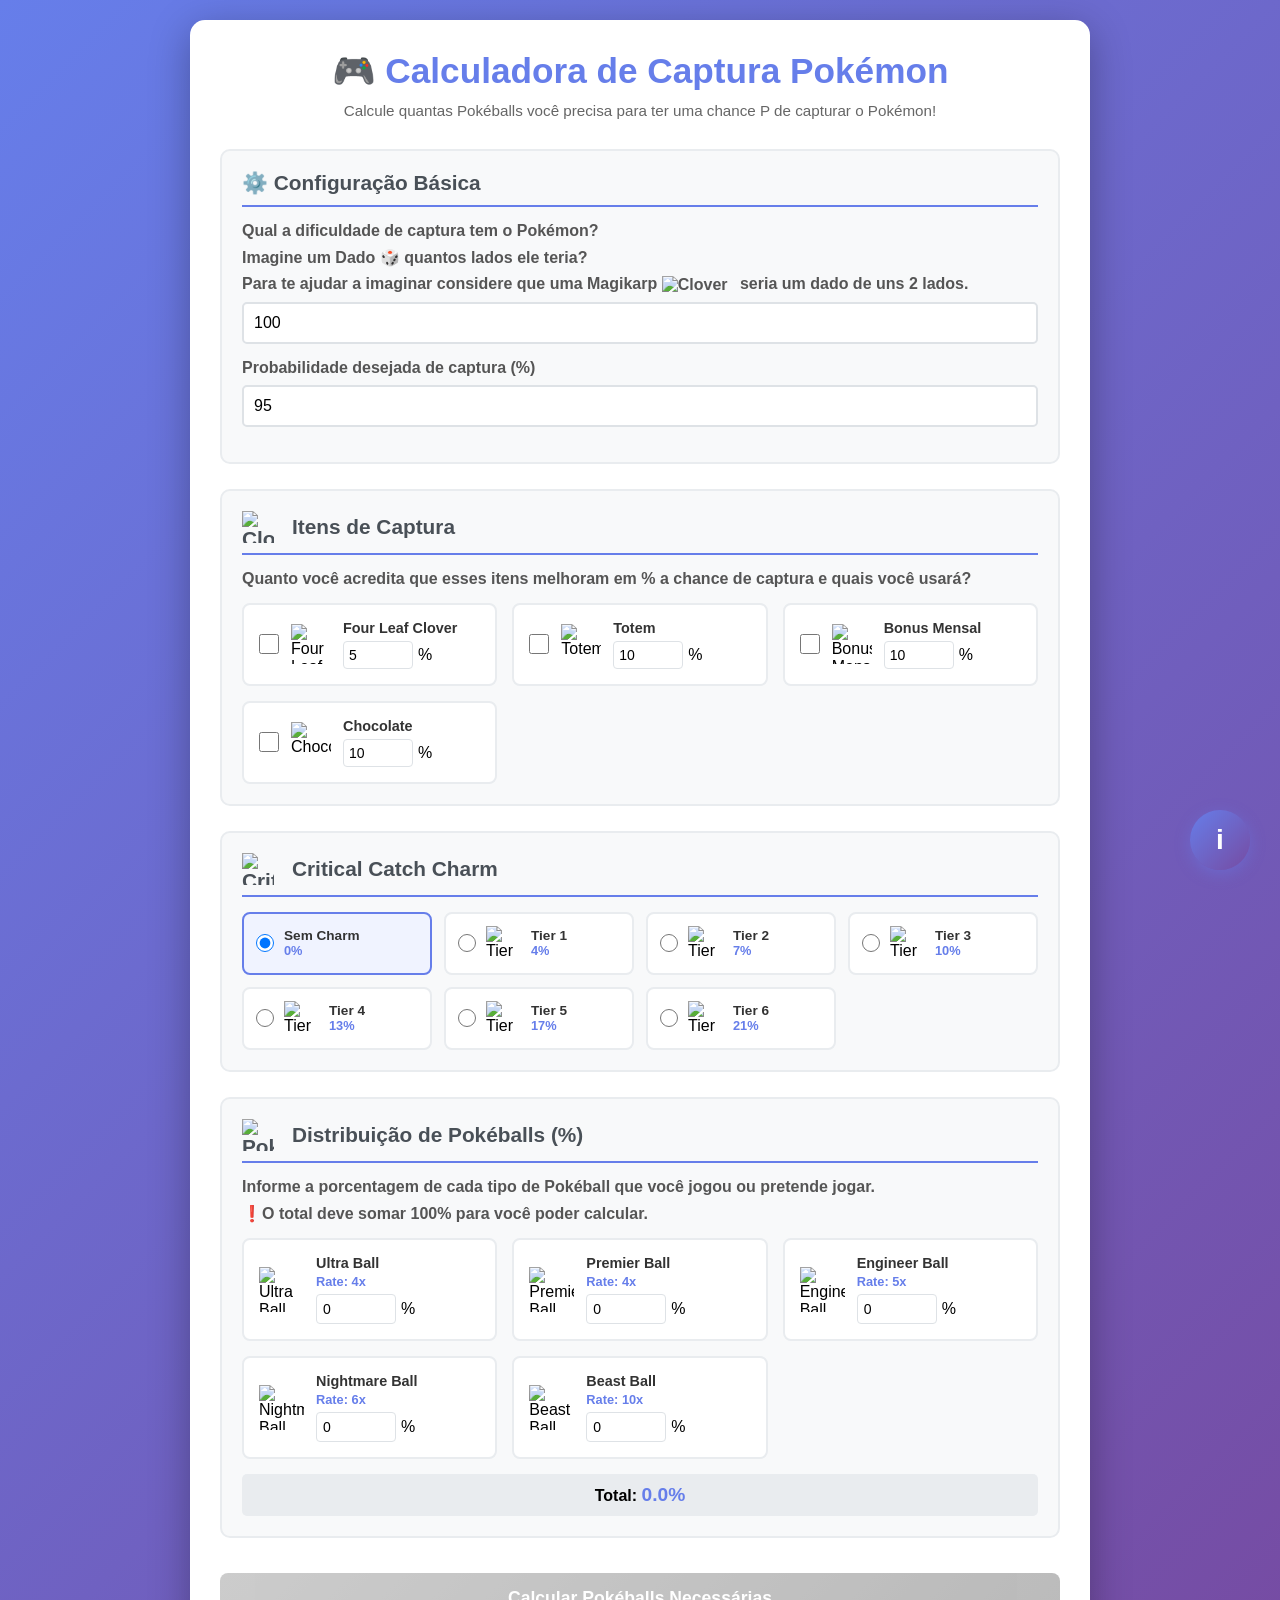
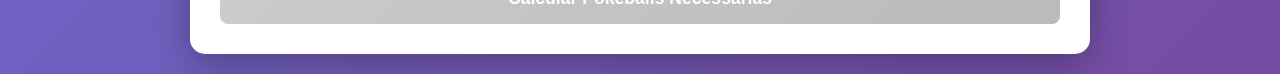
==== caculadoras/balls/index.html @ 6415a4f2 "calc" ====
<!DOCTYPE html>
<html lang="pt-br">

<head>
    <meta charset="UTF-8">
    <meta name="viewport" content="width=device-width, initial-scale=1.0">
    <title>Calculadora de Captura Pokémon</title>
    <style>
        * {
            margin: 0;
            padding: 0;
            box-sizing: border-box;
        }

        body {
            font-family: 'Segoe UI', Tahoma, Geneva, Verdana, sans-serif;
            background: linear-gradient(135deg, #667eea 0%, #764ba2 100%);
            padding: 20px;
            min-height: 100vh;
        }

        .container {
            max-width: 900px;
            margin: auto;
            background-color: #fff;
            border-radius: 15px;
            box-shadow: 0 10px 40px rgba(0, 0, 0, 0.3);
            padding: 30px;
        }

        h1 {
            color: #667eea;
            text-align: center;
            margin-bottom: 10px;
            font-size: 2.2em;
        }

        .subtitle {
            text-align: center;
            color: #666;
            margin-bottom: 30px;
            font-size: 0.95em;
        }

        .section {
            background-color: #f8f9fa;
            padding: 20px;
            border-radius: 10px;
            margin-bottom: 25px;
            border: 2px solid #e9ecef;
        }

        .section-title {
            color: #495057;
            font-size: 1.3em;
            margin-bottom: 15px;
            padding-bottom: 10px;
            border-bottom: 2px solid #667eea;
            display: flex;
            align-items: center;
            gap: 10px;
        }

        .input-group {
            margin-bottom: 15px;
        }

        .input-group label {
            display: block;
            margin-bottom: 8px;
            font-weight: 600;
            color: #555;
        }

        .input-group input[type="number"] {
            width: 100%;
            padding: 10px;
            border: 2px solid #dee2e6;
            border-radius: 5px;
            font-size: 16px;
            transition: border-color 0.3s;
        }

        .input-group input[type="number"]:focus {
            outline: none;
            border-color: #667eea;
        }

        /* Itens Section */
        .items-grid {
            display: grid;
            grid-template-columns: repeat(auto-fit, minmax(250px, 1fr));
            gap: 15px;
        }

        .item-card {
            background: white;
            padding: 15px;
            border-radius: 8px;
            border: 2px solid #e9ecef;
            display: flex;
            align-items: center;
            gap: 12px;
        }

        .item-card input[type="checkbox"] {
            width: 20px;
            height: 20px;
            cursor: pointer;
        }

        .item-image {
            width: 40px;
            height: 40px;
            object-fit: contain;
        }

        .item-info {
            flex: 1;
        }

        .item-name {
            font-weight: 600;
            color: #333;
            margin-bottom: 5px;
            font-size: 0.9em;
        }

        .item-input {
            display: flex;
            align-items: center;
            gap: 5px;
        }

        .item-input input {
            width: 70px;
            padding: 5px;
            border: 1px solid #dee2e6;
            border-radius: 4px;
            font-size: 14px;
        }

        /* Critical Catch Section */
        .critical-grid {
            display: grid;
            grid-template-columns: repeat(auto-fit, minmax(150px, 1fr));
            gap: 12px;
        }

        .critical-option {
            background: white;
            padding: 12px;
            border-radius: 8px;
            border: 2px solid #e9ecef;
            display: flex;
            align-items: center;
            gap: 10px;
            cursor: pointer;
            transition: all 0.3s;
        }

        .critical-option:hover {
            border-color: #667eea;
            transform: translateY(-2px);
        }

        .critical-option input[type="radio"] {
            width: 18px;
            height: 18px;
            cursor: pointer;
        }

        .critical-option.selected {
            border-color: #667eea;
            background-color: #f0f3ff;
        }

        .critical-image {
            width: 35px;
            height: 35px;
            object-fit: contain;
        }

        .critical-info {
            flex: 1;
        }

        .critical-name {
            font-weight: 600;
            color: #333;
            font-size: 0.85em;
        }

        .critical-chance {
            color: #667eea;
            font-size: 0.8em;
            font-weight: 600;
        }

        /* Pokéballs Section */
        .pokeballs-grid {
            display: grid;
            grid-template-columns: repeat(auto-fit, minmax(200px, 1fr));
            gap: 15px;
        }

        .pokeball-card {
            background: white;
            padding: 15px;
            border-radius: 8px;
            border: 2px solid #e9ecef;
            display: flex;
            align-items: center;
            gap: 12px;
        }

        .pokeball-image {
            width: 45px;
            height: 45px;
            object-fit: contain;
        }

        .pokeball-info {
            flex: 1;
        }

        .pokeball-name {
            font-weight: 600;
            color: #333;
            margin-bottom: 3px;
            font-size: 0.9em;
        }

        .pokeball-rate {
            color: #667eea;
            font-size: 0.8em;
            font-weight: 600;
            margin-bottom: 5px;
        }

        .pokeball-input {
            display: flex;
            align-items: center;
        }

        .pokeball-input input {
            width: 80px;
            padding: 6px;
            border: 1px solid #dee2e6;
            border-radius: 4px;
            font-size: 14px;
        }

        /* Button */
        .calculate-btn {
            background: linear-gradient(135deg, #667eea 0%, #764ba2 100%);
            color: white;
            padding: 15px 30px;
            border: none;
            border-radius: 8px;
            cursor: pointer;
            font-size: 1.1em;
            font-weight: bold;
            width: 100%;
            transition: transform 0.3s, box-shadow 0.3s, opacity 0.3s;
            margin-top: 10px;
        }

        .calculate-btn:hover:not(:disabled) {
            transform: translateY(-2px);
            box-shadow: 0 5px 20px rgba(102, 126, 234, 0.4);
        }

        .calculate-btn:disabled {
            opacity: 0.5;
            cursor: not-allowed;
            background: linear-gradient(135deg, #999 0%, #777 100%);
        }

        /* Result */
        .result {
            background: linear-gradient(135deg, #e0f7fa 0%, #e1bee7 100%);
            padding: 25px;
            border-radius: 10px;
            margin-top: 25px;
            text-align: center;
            display: none;
        }

        .result.show {
            display: block;
            animation: slideIn 0.5s ease;
        }

        @keyframes slideIn {
            from {
                opacity: 0;
                transform: translateY(-20px);
            }

            to {
                opacity: 1;
                transform: translateY(0);
            }
        }

        .result h3 {
            color: #4a148c;
            margin-bottom: 15px;
            font-size: 1.5em;
        }

        .result-value {
            font-size: 2.5em;
            font-weight: bold;
            color: #667eea;
            margin: 15px 0;
        }

        .result-details {
            color: #555;
            line-height: 1.8;
            font-size: 1.05em;
        }

        .result-details strong {
            color: #4a148c;
        }

        .error {
            background-color: #ffebee;
            color: #c62828;
            padding: 15px;
            border-radius: 8px;
            border: 2px solid #ef5350;
            margin-top: 15px;
            font-weight: 600;
        }

        /* Info Button */
        .info-button {
            position: fixed;
            bottom: 30px;
            right: 30px;
            width: 60px;
            height: 60px;
            border-radius: 50%;
            background: linear-gradient(135deg, #667eea 0%, #764ba2 100%);
            color: white;
            border: none;
            font-size: 28px;
            font-weight: bold;
            cursor: pointer;
            box-shadow: 0 4px 15px rgba(102, 126, 234, 0.4);
            transition: transform 0.3s, box-shadow 0.3s;
            z-index: 1000;
            display: flex;
            align-items: center;
            justify-content: center;
        }

        .info-button:hover {
            transform: scale(1.1);
            box-shadow: 0 6px 20px rgba(102, 126, 234, 0.6);
        }

        /* Modal */
        .modal {
            display: none;
            position: fixed;
            z-index: 2000;
            left: 0;
            top: 0;
            width: 100%;
            height: 100%;
            background-color: rgba(0, 0, 0, 0.6);
            overflow: auto;
        }

        .modal.show {
            display: flex;
            align-items: center;
            justify-content: center;
            animation: fadeIn 0.3s ease;
        }

        @keyframes fadeIn {
            from { opacity: 0; }
            to { opacity: 1; }
        }

        .modal-content {
            background-color: #fff;
            margin: 20px;
            padding: 30px;
            border-radius: 15px;
            max-width: 800px;
            max-height: 90vh;
            overflow-y: auto;
            box-shadow: 0 10px 40px rgba(0,0,0,0.3);
            animation: slideDown 0.3s ease;
        }

        @keyframes slideDown {
            from {
                transform: translateY(-50px);
                opacity: 0;
            }
            to {
                transform: translateY(0);
                opacity: 1;
            }
        }

        .modal-header {
            display: flex;
            justify-content: space-between;
            align-items: center;
            margin-bottom: 20px;
            padding-bottom: 15px;
            border-bottom: 2px solid #667eea;
        }

        .modal-header h2 {
            color: #667eea;
            margin: 0;
            font-size: 1.8em;
        }

        .close-button {
            background: none;
            border: none;
            font-size: 32px;
            color: #999;
            cursor: pointer;
            transition: color 0.3s;
            line-height: 1;
        }

        .close-button:hover {
            color: #667eea;
        }

        .modal-section {
            margin-bottom: 20px;
        }

        .modal-section h3 {
            color: #495057;
            font-size: 1.3em;
            margin-bottom: 10px;
            display: flex;
            align-items: center;
            gap: 10px;
        }

        .modal-section p, .modal-section li {
            color: #555;
            line-height: 1.8;
            margin-bottom: 10px;
        }

        .modal-section ul {
            list-style: none;
            padding-left: 0;
        }

        .modal-section li {
            padding-left: 25px;
            position: relative;
        }

        .modal-section li:before {
            content: "•";
            color: #667eea;
            font-weight: bold;
            position: absolute;
            left: 8px;
        }

        .code-block {
            background-color: #f8f9fa;
            padding: 12px;
            border-radius: 5px;
            border-left: 4px solid #667eea;
            font-family: 'Courier New', monospace;
            font-size: 0.9em;
            color: #333;
            margin: 10px 0;
            overflow-x: auto;
        }

        .highlight {
            background-color: #fff3cd;
            padding: 2px 6px;
            border-radius: 3px;
            font-weight: 600;
        }
    </style>
</head>

<body>
    <div class="container">
        <h1>🎮 Calculadora de Captura Pokémon</h1>
        <p class="subtitle">Calcule quantas Pokéballs você precisa para ter uma chance P de capturar o Pokémon!</p>

        <!-- Configuração Básica -->
        <div class="section">
            <h2 class="section-title">⚙️ Configuração Básica</h2>

            <div class="input-group">
                <label for="diceSides">Qual a dificuldade de captura tem o Pokémon?</label>
                <label for="diceSides">Imagine um Dado 🎲 quantos lados ele teria?</label>
                <label for="diceSides">Para te ajudar a imaginar considere que uma Magikarp <img
                        src="imagens/Mini_Magikarp.png" alt="Clover"
                        style="width: 32px; height: 32px; vertical-align: middle; margin-right: 8px;"> seria um dado de
                    uns 2 lados.</label>
                <input type="number" id="diceSides" value="100" min="2">
            </div>

            <div class="input-group">
                <label for="targetProbability">Probabilidade desejada de captura (%)</label>
                <input type="number" id="targetProbability" value="95" min="0.0001" max="99.9999" step="0.01">
            </div>
        </div>

        <!-- Itens -->
        <div class="section">
            <h2 class="section-title"><img src="imagens/Itens/28px-Four_Leaf_Clover.gif" alt="Clover"
                    style="width: 32px; height: 32px; vertical-align: middle; margin-right: 8px;"> Itens de Captura</h2>
            <div class="input-group">
                <label for="diceSides">Quanto você acredita que esses itens melhoram em % a chance de captura e quais
                    você usará?</label>
            </div>
            <div class="items-grid" id="itemsGrid">
                <div class="item-card">
                    <input type="checkbox" id="item-clover" class="item-checkbox">
                    <img src="imagens/Itens/28px-Four_Leaf_Clover.gif" alt="Four Leaf Clover" class="item-image">
                    <div class="item-info">
                        <div class="item-name">Four Leaf Clover</div>
                        <div class="item-input">
                            <input type="number" id="item-clover-value" value="5" min="0" max="100" step="0.1">
                            <span>%</span>
                        </div>
                    </div>
                </div>

                <div class="item-card">
                    <input type="checkbox" id="item-totem" class="item-checkbox">
                    <img src="imagens/Itens/totem.png" alt="Totem" class="item-image">
                    <div class="item-info">
                        <div class="item-name">Totem</div>
                        <div class="item-input">
                            <input type="number" id="item-totem-value" value="10" min="0" max="100" step="0.1">
                            <span>%</span>
                        </div>
                    </div>
                </div>

                <div class="item-card">
                    <input type="checkbox" id="item-bonus" class="item-checkbox">
                    <img src="imagens/Itens/Bonus_Mensal.png" alt="Bonus Mensal" class="item-image">
                    <div class="item-info">
                        <div class="item-name">Bonus Mensal</div>
                        <div class="item-input">
                            <input type="number" id="item-bonus-value" value="10" min="0" max="100" step="0.1">
                            <span>%</span>
                        </div>
                    </div>
                </div>

                <div class="item-card">
                    <input type="checkbox" id="item-chocolate" class="item-checkbox">
                    <img src="imagens/Itens/chocolate.png" alt="Chocolate" class="item-image">
                    <div class="item-info">
                        <div class="item-name">Chocolate</div>
                        <div class="item-input">
                            <input type="number" id="item-chocolate-value" value="10" min="0" max="100" step="0.1">
                            <span>%</span>
                        </div>
                    </div>
                </div>
            </div>
        </div>

        <!-- Critical Catch -->
        <div class="section">
            <h2 class="section-title"><img src="imagens/Criticos/Critical_catch_charm_Tier_6.png"
                    alt="Critcal Catch Charm"
                    style="width: 32px; height: 32px; vertical-align: middle; margin-right: 8px;"> Critical Catch
                Charm</h2>
            <div class="critical-grid" id="criticalGrid">
                <div class="critical-option" data-tier="0">
                    <input type="radio" name="critical" id="critical-none" value="0" checked>
                    <div class="critical-info">
                        <div class="critical-name">Sem Charm</div>
                        <div class="critical-chance">0%</div>
                    </div>
                </div>

                <div class="critical-option" data-tier="1">
                    <input type="radio" name="critical" id="critical-1" value="4">
                    <img src="imagens/Criticos/Critical_Catch_Charm_(Tier_1).png" alt="Tier 1" class="critical-image">
                    <div class="critical-info">
                        <div class="critical-name">Tier 1</div>
                        <div class="critical-chance">4%</div>
                    </div>
                </div>

                <div class="critical-option" data-tier="2">
                    <input type="radio" name="critical" id="critical-2" value="7">
                    <img src="imagens/Criticos/Critical_catch_charm_Tier_2.png" alt="Tier 2" class="critical-image">
                    <div class="critical-info">
                        <div class="critical-name">Tier 2</div>
                        <div class="critical-chance">7%</div>
                    </div>
                </div>

                <div class="critical-option" data-tier="3">
                    <input type="radio" name="critical" id="critical-3" value="10">
                    <img src="imagens/Criticos/Critical_catch_charm_Tier_3.png" alt="Tier 3" class="critical-image">
                    <div class="critical-info">
                        <div class="critical-name">Tier 3</div>
                        <div class="critical-chance">10%</div>
                    </div>
                </div>

                <div class="critical-option" data-tier="4">
                    <input type="radio" name="critical" id="critical-4" value="13">
                    <img src="imagens/Criticos/Critical_catch_charm_Tier_4.png" alt="Tier 4" class="critical-image">
                    <div class="critical-info">
                        <div class="critical-name">Tier 4</div>
                        <div class="critical-chance">13%</div>
                    </div>
                </div>

                <div class="critical-option" data-tier="5">
                    <input type="radio" name="critical" id="critical-5" value="17">
                    <img src="imagens/Criticos/Critical_catch_charm_Tier_5.png" alt="Tier 5" class="critical-image">
                    <div class="critical-info">
                        <div class="critical-name">Tier 5</div>
                        <div class="critical-chance">17%</div>
                    </div>
                </div>

                <div class="critical-option" data-tier="6">
                    <input type="radio" name="critical" id="critical-6" value="21">
                    <img src="imagens/Criticos/Critical_catch_charm_Tier_6.png" alt="Tier 6" class="critical-image">
                    <div class="critical-info">
                        <div class="critical-name">Tier 6</div>
                        <div class="critical-chance">21%</div>
                    </div>
                </div>
            </div>
        </div>

        <!-- Pokéballs -->
        <div class="section">
            <h2 class="section-title"><img src="imagens/Pokeballs/Poke-ball(1).png" alt="Pokéball"
                    style="width: 32px; height: 32px; vertical-align: middle; margin-right: 8px;"> Distribuição de
                Pokéballs (%)</h2>

            <div class="input-group">

                <label for="diceSides">Informe a porcentagem de cada tipo de Pokéball que você jogou ou pretende
                    jogar.</label>
                <label for="diceSides">❗O total deve somar 100% para você poder calcular.</label>

            </div>
            <div id="percentageWarning" class="error" style="display: none; margin-bottom: 15px;"></div>
            <div class="pokeballs-grid" id="pokeballsGrid">
                <div class="pokeball-card">
                    <img src="imagens/Pokeballs/Ultra-ball(1).png" alt="Ultra Ball" class="pokeball-image">
                    <div class="pokeball-info">
                        <div class="pokeball-name">Ultra Ball</div>
                        <div class="pokeball-rate">Rate: 4x</div>
                        <div class="pokeball-input">
                            <input type="number" id="ball-ultra" value="0" min="0" max="100" step="0.1" data-rate="4"
                                class="ball-percentage">
                            <span style="margin-left: 5px;">%</span>
                        </div>
                    </div>
                </div>

                <div class="pokeball-card">
                    <img src="imagens/Pokeballs/Premier-ball(1).png" alt="Premier Ball" class="pokeball-image">
                    <div class="pokeball-info">
                        <div class="pokeball-name">Premier Ball</div>
                        <div class="pokeball-rate">Rate: 4x</div>
                        <div class="pokeball-input">
                            <input type="number" id="ball-premier" value="0" min="0" max="100" step="0.1" data-rate="4"
                                class="ball-percentage">
                            <span style="margin-left: 5px;">%</span>
                        </div>
                    </div>
                </div>

                <div class="pokeball-card">
                    <img src="imagens/Pokeballs/Engineer-ball.png" alt="Engineer Ball" class="pokeball-image">
                    <div class="pokeball-info">
                        <div class="pokeball-name">Engineer Ball</div>
                        <div class="pokeball-rate">Rate: 5x</div>
                        <div class="pokeball-input">
                            <input type="number" id="ball-engineer" value="0" min="0" max="100" step="0.1" data-rate="5"
                                class="ball-percentage">
                            <span style="margin-left: 5px;">%</span>
                        </div>
                    </div>
                </div>

                <div class="pokeball-card">
                    <img src="imagens/Pokeballs/Nightmare_Ball.png" alt="Nightmare Ball" class="pokeball-image">
                    <div class="pokeball-info">
                        <div class="pokeball-name">Nightmare Ball</div>
                        <div class="pokeball-rate">Rate: 6x</div>
                        <div class="pokeball-input">
                            <input type="number" id="ball-nightmare" value="0" min="0" max="100" step="0.1"
                                data-rate="6" class="ball-percentage">
                            <span style="margin-left: 5px;">%</span>
                        </div>
                    </div>
                </div>

                <div class="pokeball-card">
                    <img src="imagens/Pokeballs/Beast_Ball.png" alt="Beast Ball" class="pokeball-image">
                    <div class="pokeball-info">
                        <div class="pokeball-name">Beast Ball</div>
                        <div class="pokeball-rate">Rate: 10x</div>
                        <div class="pokeball-input">
                            <input type="number" id="ball-beast" value="0" min="0" max="100" step="0.1" data-rate="10"
                                class="ball-percentage">
                            <span style="margin-left: 5px;">%</span>
                        </div>
                    </div>
                </div>
            </div>
            <div style="margin-top: 15px; padding: 10px; background: #e9ecef; border-radius: 5px; text-align: center;">
                <strong>Total:</strong> <span id="totalPercentage"
                    style="color: #667eea; font-size: 1.2em; font-weight: bold;">0%</span>
            </div>
        </div>

        <button class="calculate-btn" id="calculateBtn">Calcular Pokéballs Necessárias</button>

        <div id="result" class="result"></div>
    </div>

    <!-- Info Button -->
    <button class="info-button" id="infoBtn">i</button>

    <!-- Modal -->
    <div id="infoModal" class="modal">
        <div class="modal-content">
            <div class="modal-header">
                <h2>📊 Como Funciona a Calculadora</h2>
                <button class="close-button" id="closeModal">&times;</button>
            </div>

            <div class="modal-section">
                <h3>1️⃣ Chance Base com Itens</h3>
                <div class="code-block">
                    Lados Efetivos = Lados Base × (1 - Redução dos Itens / 100)
                </div>
                <p>
                    <strong>Exemplo:</strong> Dado de 100 lados com 30% de redução (Totem + Bonus + Chocolate):<br>
                    100 × (1 - 30/100) = <span class="highlight">70 lados efetivos</span><br>
                    Chance base = 1/70 = <span class="highlight">1.43%</span>
                </p>
            </div>

            <div class="modal-section">
                <h3>2️⃣ Chance com Pokéball Específica</h3>
                <div class="code-block">
                    Lados Efetivos = Lados após Itens ÷ Rate da Ball<br>
                    Chance = 1 / Lados Efetivos
                </div>
                <p>
                    <strong>Exemplo:</strong> Com 70 lados efetivos e Ultra Ball (rate 4x):<br>
                    70 ÷ 4 = 17.5 lados<br>
                    Chance = 1/17.5 = <span class="highlight">5.71%</span>
                </p>
            </div>

            <div class="modal-section">
                <h3>3️⃣ Critical Catch (Evento Probabilístico)</h3>
                <div class="code-block">
                    Chance Normal = 1 / Lados Efetivos<br>
                    Chance Crítica = 2 / Lados Efetivos (dobra a chance)<br>
                    <br>
                    Chance Média = (1 - C%) × Chance Normal + C% × Chance Crítica
                </div>
                <p>
                    <strong>Como funciona:</strong> O critical catch NÃO é um bônus permanente.
                    Em <span class="highlight">X% das jogadas</span>, você terá sorte e a chance
                    <strong>daquela jogada específica</strong> será dobrada!
                </p>
                <p>
                    <strong>Exemplo:</strong> Ultra Ball (5.71% normal) com 10% de critical:<br>
                    • Em 90% das jogadas: chance de 5.71%<br>
                    • Em 10% das jogadas: chance de 11.43% (dobrada!)<br>
                    • Média ponderada: 0.9 × 5.71% + 0.1 × 11.43% = <span class="highlight">6.28%</span>
                </p>
            </div>

            <div class="modal-section">
                <h3>4️⃣ Distribuição de Pokéballs</h3>
                <div class="code-block">
                    Chance Total = Σ (Proporção da Ball × Chance da Ball)
                </div>
                <p>
                    <strong>Exemplo:</strong> 50% Ultra Ball (6.28%) + 50% Beast Ball (15.71%):<br>
                    0.5 × 6.28% + 0.5 × 15.71% = <span class="highlight">11% de chance média por jogada</span>
                </p>
            </div>

            <div class="modal-section">
                <h3>5️⃣ Número de Jogadas Necessárias</h3>
                <div class="code-block">
                    N = log(1 - P desejado) ÷ log(1 - chance por jogada)
                </div>
                <p>
                    Esta é a fórmula da <strong>distribuição geométrica</strong>, que calcula:
                    "Quantas tentativas preciso para ter P% de chance de sucesso?"
                </p>
                <p>
                    <strong>Exemplo:</strong> Com 11% de chance por jogada, para ter 95% de certeza:<br>
                    N = log(1 - 0.95) ÷ log(1 - 0.11)<br>
                    N = log(0.05) ÷ log(0.89) = <span class="highlight">25.7 ≈ 26 pokéballs</span>
                </p>
            </div>

            <div class="modal-section">
                <h3>✅ Resumo</h3>
                <ul>
                    <li>Os <strong>itens</strong> reduzem os lados do dado (aumentam chance base)</li>
                    <li>Cada <strong>pokéball</strong> tem seu multiplicador (rate)</li>
                    <li>O <strong>critical catch</strong> é um evento aleatório que dobra a chance em X% das jogadas</li>
                    <li>A <strong>distribuição</strong> pondera diferentes tipos de balls usadas</li>
                    <li>O resultado final considera <strong>eventos repetidos</strong> para alcançar a probabilidade desejada</li>
                </ul>
            </div>
        </div>
    </div>

    <script>
        // Dados das pokéballs
        const pokeballs = [
            { id: 'ball-ultra', rate: 4 },
            { id: 'ball-premier', rate: 4 },
            { id: 'ball-engineer', rate: 5 },
            { id: 'ball-nightmare', rate: 6 },
            { id: 'ball-beast', rate: 10 }
        ];

        // Highlight da opção de critical selecionada
        document.querySelectorAll('.critical-option').forEach(option => {
            option.addEventListener('click', function () {
                document.querySelectorAll('.critical-option').forEach(o => o.classList.remove('selected'));
                this.classList.add('selected');
                this.querySelector('input[type="radio"]').checked = true;
            });
        });

        // Marca a opção "Sem Charm" como selecionada inicialmente
        document.querySelector('.critical-option[data-tier="0"]').classList.add('selected');

        // Atualizar total de porcentagem em tempo real
        function updatePercentageTotal() {
            let total = 0;
            document.querySelectorAll('.ball-percentage').forEach(input => {
                total += parseFloat(input.value) || 0;
            });

            const totalSpan = document.getElementById('totalPercentage');
            const warningDiv = document.getElementById('percentageWarning');
            const calculateBtn = document.getElementById('calculateBtn');

            totalSpan.textContent = total.toFixed(1) + '%';

            if (total > 100) {
                totalSpan.style.color = '#c62828';
                warningDiv.textContent = '⚠️ O total das porcentagens não pode exceder 100%!';
                warningDiv.style.display = 'block';
                calculateBtn.disabled = true;
            } else if (total > 0 && total < 100) {
                totalSpan.style.color = '#ff9800';
                warningDiv.textContent = '⚠️ O total das porcentagens está abaixo de 100%. Restam ' + (100 - total).toFixed(1) + '%.';
                warningDiv.style.display = 'block';
                calculateBtn.disabled = true;
            } else if (total === 100) {
                totalSpan.style.color = '#28a745';
                warningDiv.style.display = 'none';
                calculateBtn.disabled = false;
            } else {
                totalSpan.style.color = '#667eea';
                warningDiv.style.display = 'none';
                calculateBtn.disabled = true;
            }
        }

        // Adicionar listeners para atualizar o total
        document.querySelectorAll('.ball-percentage').forEach(input => {
            input.addEventListener('input', updatePercentageTotal);
        });

        // Atualizar estado inicial do botão
        updatePercentageTotal();

        // Função principal de cálculo
        function calculateCaptureChance() {
            const resultDiv = document.getElementById('result');

            try {
                // 1. Obter configuração básica
                const baseDiceSides = parseInt(document.getElementById('diceSides').value);
                const targetProbability = parseFloat(document.getElementById('targetProbability').value) / 100;

                if (baseDiceSides < 2) {
                    throw new Error('O dado deve ter pelo menos 2 lados.');
                }
                if (targetProbability <= 0 || targetProbability >= 1) {
                    throw new Error('A probabilidade deve estar entre 0.0001% e 99.9999%.');
                }

                // 2. Calcular redução dos itens
                let itemReduction = 0;

                if (document.getElementById('item-clover').checked) {
                    itemReduction += parseFloat(document.getElementById('item-clover-value').value);
                }
                if (document.getElementById('item-totem').checked) {
                    itemReduction += parseFloat(document.getElementById('item-totem-value').value);
                }
                if (document.getElementById('item-bonus').checked) {
                    itemReduction += parseFloat(document.getElementById('item-bonus-value').value);
                }
                if (document.getElementById('item-chocolate').checked) {
                    itemReduction += parseFloat(document.getElementById('item-chocolate-value').value);
                }

                // Aplicar redução dos itens ao número de lados do dado
                const diceSidesAfterItems = baseDiceSides * (1 - itemReduction / 100);

                // 3. Obter chance de critical catch
                const criticalChance = parseFloat(document.querySelector('input[name="critical"]:checked').value) / 100;

                // 4. Coletar informações das pokéballs (porcentagens)
                const ballsUsed = [];
                let totalPercentage = 0;

                pokeballs.forEach(ball => {
                    const percentage = parseFloat(document.getElementById(ball.id).value) || 0;
                    if (percentage > 0) {
                        ballsUsed.push({ rate: ball.rate, percentage: percentage });
                        totalPercentage += percentage;
                    }
                });

                // Validar total de porcentagem
                if (totalPercentage > 100) {
                    throw new Error('O total das porcentagens não pode exceder 100%!');
                }

                // 5. Calcular probabilidade de captura considerando tudo
                let totalCaptureChance = 0;

                if (totalPercentage > 0) {
                    // Calcular chance acumulada considerando as pokéballs usadas
                    ballsUsed.forEach(ball => {
                        const proportion = ball.percentage / 100; // Converte % para proporção

                        // Chance base com essa pokéball (considerando rate)
                        const effectiveDiceSides = diceSidesAfterItems / ball.rate;
                        const baseChancePerThrow = 1 / effectiveDiceSides;

                        // Chance com critical (dobra a chance = divide lados pela metade)
                        const criticalDiceSides = effectiveDiceSides / 2;
                        const criticalChancePerThrow = 1 / criticalDiceSides;

                        // Chance combinada por jogada (normal + critical)
                        const combinedChancePerThrow = (1 - criticalChance) * baseChancePerThrow +
                            criticalChance * criticalChancePerThrow;

                        totalCaptureChance += proportion * combinedChancePerThrow;
                    });

                    // Calcular N com a chance média
                    const failureChance = 1 - totalCaptureChance;
                    const n = Math.log(1 - targetProbability) / Math.log(failureChance);

                    displayResult({
                        n: n,
                        baseDiceSides: baseDiceSides,
                        diceSidesAfterItems: diceSidesAfterItems,
                        itemReduction: itemReduction,
                        criticalChance: criticalChance * 100,
                        targetProbability: targetProbability * 100,
                        totalPercentage: totalPercentage,
                        ballsUsed: ballsUsed,
                        avgChancePerThrow: totalCaptureChance * 100
                    });
                } else {
                    throw new Error('Você precisa especificar pelo menos uma Pokéball com porcentagem > 0%!');
                }

            } catch (error) {
                resultDiv.innerHTML = `<div class="error">❌ ${error.message}</div>`;
                resultDiv.classList.add('show');
            }
        }

        function displayResult(data) {
            const resultDiv = document.getElementById('result');

            let html = `
                <h3>📊 Resultado do Cálculo</h3>
                <div class="result-value">${Math.ceil(data.n)} Pokéballs</div>
                <div class="result-details">
                    <p><strong>Chance base:</strong> 1 em ${data.baseDiceSides.toFixed(2)} (${(100 / data.baseDiceSides).toFixed(4)}%)</p>
            `;

            if (data.itemReduction > 0) {
                html += `<p><strong>Redução por itens:</strong> ${data.itemReduction.toFixed(1)}% → 1 em ${data.diceSidesAfterItems.toFixed(2)} (${(100 / data.diceSidesAfterItems).toFixed(4)}%)</p>`;
            }

            if (data.criticalChance > 0) {
                html += `<p><strong>Critical Catch:</strong> ${data.criticalChance}% de chance de dobrar a captura</p>`;
            }

            // Mostrar detalhes das pokéballs usadas
            if (data.ballsUsed && data.ballsUsed.length > 0) {
                html += `<p><strong>Distribuição das Pokéballs:</strong></p><ul style="text-align: left; display: inline-block; margin: 10px auto;">`;
                data.ballsUsed.forEach(ball => {
                    const ballNames = {
                        4: 'Ultra/Premier Ball',
                        5: 'Engineer Ball',
                        6: 'Nightmare Ball',
                        10: 'Beast Ball'
                    };
                    html += `<li>${ballNames[ball.rate] || `Rate ${ball.rate}x`}: ${ball.percentage.toFixed(1)}%</li>`;
                });
                html += `</ul>`;
            }

            html += `<p><strong>Chance média por jogada:</strong> ${data.avgChancePerThrow.toFixed(4)}%</p>`;
            html += `<p><strong>Probabilidade desejada:</strong> ${data.targetProbability}%</p>`;
            html += `<p>💡 <strong>Você precisará jogar aproximadamente ${Math.ceil(data.n)} Pokéballs</strong> (com a distribuição informada) para ter ${data.targetProbability}% de chance de capturar!</p>`;

            if (data.totalPercentage < 100) {
                html += `<p style="color: #ff9800;">⚠️ <em>Nota: Você informou apenas ${data.totalPercentage.toFixed(1)}% das pokéballs. Os ${(100 - data.totalPercentage).toFixed(1)}% restantes não foram considerados no cálculo.</em></p>`;
            }

            html += `</div>`;

            resultDiv.innerHTML = html;
            resultDiv.classList.add('show');
        }

        // Event listeners
        document.getElementById('calculateBtn').addEventListener('click', calculateCaptureChance);

        // Modal controls
        const infoBtn = document.getElementById('infoBtn');
        const infoModal = document.getElementById('infoModal');
        const closeModal = document.getElementById('closeModal');

        infoBtn.addEventListener('click', () => {
            infoModal.classList.add('show');
        });

        closeModal.addEventListener('click', () => {
            infoModal.classList.remove('show');
        });

        // Fechar modal ao clicar fora do conteúdo
        infoModal.addEventListener('click', (e) => {
            if (e.target === infoModal) {
                infoModal.classList.remove('show');
            }
        });

        // Fechar modal com tecla ESC
        document.addEventListener('keydown', (e) => {
            if (e.key === 'Escape' && infoModal.classList.contains('show')) {
                infoModal.classList.remove('show');
            }
        });

        // Auto-calcular quando houver mudanças (opcional)
        document.querySelectorAll('input').forEach(input => {
            input.addEventListener('input', () => {
                // Você pode descomentar a linha abaixo para cálculo automático
                // calculateCaptureChance();
            });
        });
    </script>
</body>

</html>
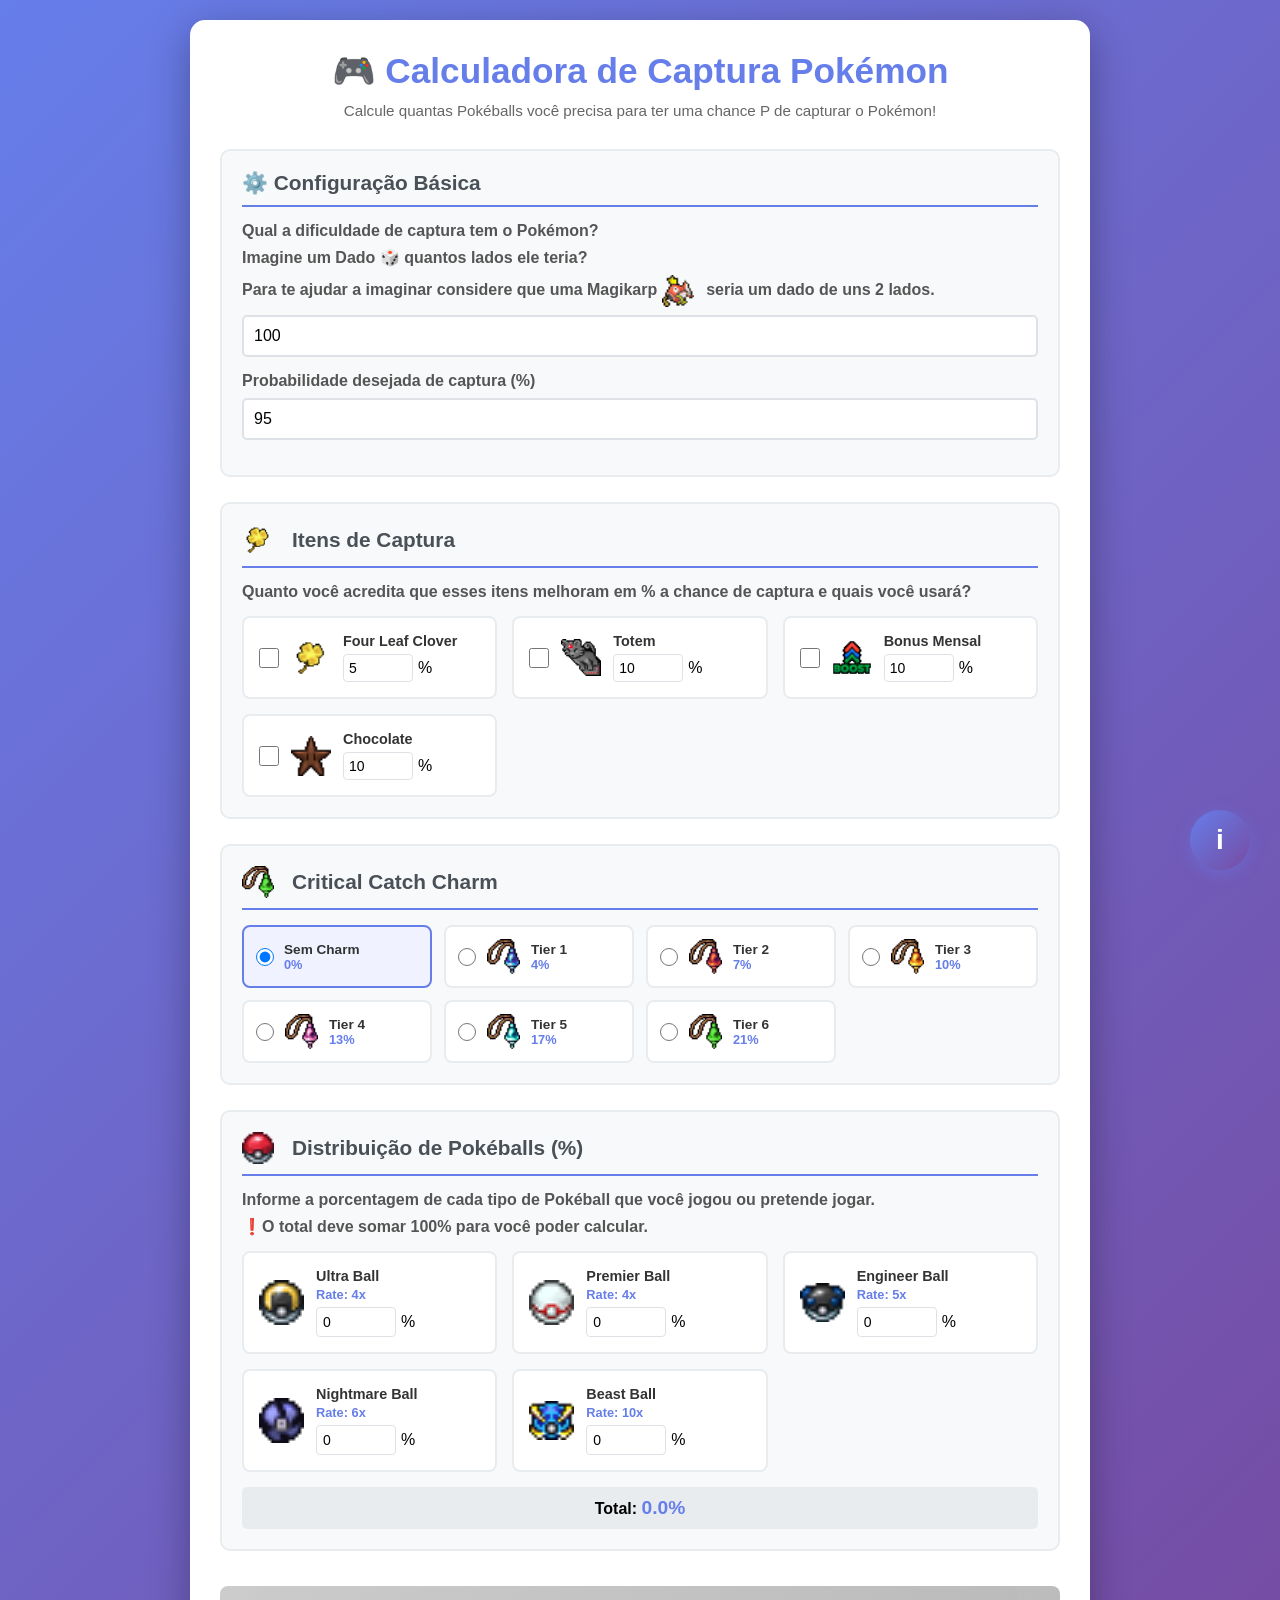
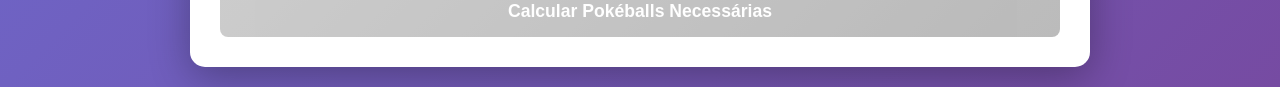
==== commit 558fca0e: "Add files via upload" ====
--- a/caculadoras/balls/index.html
+++ b/caculadoras/balls/index.html
@@ -512,7 +512,7 @@
                 <label for="diceSides">Qual a dificuldade de captura tem o Pokémon?</label>
                 <label for="diceSides">Imagine um Dado 🎲 quantos lados ele teria?</label>
                 <label for="diceSides">Para te ajudar a imaginar considere que uma Magikarp <img
-                        src="imagens/Mini_Magikarp.png" alt="Clover"
+                        src="Imagens/Mini_Magikarp.png" alt="Clover"
                         style="width: 32px; height: 32px; vertical-align: middle; margin-right: 8px;"> seria um dado de
                     uns 2 lados.</label>
                 <input type="number" id="diceSides" value="100" min="2">
@@ -526,7 +526,7 @@
 
         <!-- Itens -->
         <div class="section">
-            <h2 class="section-title"><img src="imagens/Itens/28px-Four_Leaf_Clover.gif" alt="Clover"
+            <h2 class="section-title"><img src="Imagens/Itens/28px-Four_Leaf_Clover.gif" alt="Clover"
                     style="width: 32px; height: 32px; vertical-align: middle; margin-right: 8px;"> Itens de Captura</h2>
             <div class="input-group">
                 <label for="diceSides">Quanto você acredita que esses itens melhoram em % a chance de captura e quais
@@ -535,7 +535,7 @@
             <div class="items-grid" id="itemsGrid">
                 <div class="item-card">
                     <input type="checkbox" id="item-clover" class="item-checkbox">
-                    <img src="imagens/Itens/28px-Four_Leaf_Clover.gif" alt="Four Leaf Clover" class="item-image">
+                    <img src="Imagens/Itens/28px-Four_Leaf_Clover.gif" alt="Four Leaf Clover" class="item-image">
                     <div class="item-info">
                         <div class="item-name">Four Leaf Clover</div>
                         <div class="item-input">
@@ -547,7 +547,7 @@
 
                 <div class="item-card">
                     <input type="checkbox" id="item-totem" class="item-checkbox">
-                    <img src="imagens/Itens/totem.png" alt="Totem" class="item-image">
+                    <img src="Imagens/Itens/totem.png" alt="Totem" class="item-image">
                     <div class="item-info">
                         <div class="item-name">Totem</div>
                         <div class="item-input">
@@ -559,7 +559,7 @@
 
                 <div class="item-card">
                     <input type="checkbox" id="item-bonus" class="item-checkbox">
-                    <img src="imagens/Itens/Bonus_Mensal.png" alt="Bonus Mensal" class="item-image">
+                    <img src="Imagens/Itens/Bonus_Mensal.png" alt="Bonus Mensal" class="item-image">
                     <div class="item-info">
                         <div class="item-name">Bonus Mensal</div>
                         <div class="item-input">
@@ -571,7 +571,7 @@
 
                 <div class="item-card">
                     <input type="checkbox" id="item-chocolate" class="item-checkbox">
-                    <img src="imagens/Itens/chocolate.png" alt="Chocolate" class="item-image">
+                    <img src="Imagens/Itens/chocolate.png" alt="Chocolate" class="item-image">
                     <div class="item-info">
                         <div class="item-name">Chocolate</div>
                         <div class="item-input">
@@ -585,7 +585,7 @@
 
         <!-- Critical Catch -->
         <div class="section">
-            <h2 class="section-title"><img src="imagens/Criticos/Critical_catch_charm_Tier_6.png"
+            <h2 class="section-title"><img src="Imagens/Criticos/Critical_catch_charm_Tier_6.png"
                     alt="Critcal Catch Charm"
                     style="width: 32px; height: 32px; vertical-align: middle; margin-right: 8px;"> Critical Catch
                 Charm</h2>
@@ -600,7 +600,7 @@
 
                 <div class="critical-option" data-tier="1">
                     <input type="radio" name="critical" id="critical-1" value="4">
-                    <img src="imagens/Criticos/Critical_Catch_Charm_(Tier_1).png" alt="Tier 1" class="critical-image">
+                    <img src="Imagens/Criticos/Critical_Catch_Charm_(Tier_1).png" alt="Tier 1" class="critical-image">
                     <div class="critical-info">
                         <div class="critical-name">Tier 1</div>
                         <div class="critical-chance">4%</div>
@@ -609,7 +609,7 @@
 
                 <div class="critical-option" data-tier="2">
                     <input type="radio" name="critical" id="critical-2" value="7">
-                    <img src="imagens/Criticos/Critical_catch_charm_Tier_2.png" alt="Tier 2" class="critical-image">
+                    <img src="Imagens/Criticos/Critical_catch_charm_Tier_2.png" alt="Tier 2" class="critical-image">
                     <div class="critical-info">
                         <div class="critical-name">Tier 2</div>
                         <div class="critical-chance">7%</div>
@@ -618,7 +618,7 @@
 
                 <div class="critical-option" data-tier="3">
                     <input type="radio" name="critical" id="critical-3" value="10">
-                    <img src="imagens/Criticos/Critical_catch_charm_Tier_3.png" alt="Tier 3" class="critical-image">
+                    <img src="Imagens/Criticos/Critical_catch_charm_Tier_3.png" alt="Tier 3" class="critical-image">
                     <div class="critical-info">
                         <div class="critical-name">Tier 3</div>
                         <div class="critical-chance">10%</div>
@@ -627,7 +627,7 @@
 
                 <div class="critical-option" data-tier="4">
                     <input type="radio" name="critical" id="critical-4" value="13">
-                    <img src="imagens/Criticos/Critical_catch_charm_Tier_4.png" alt="Tier 4" class="critical-image">
+                    <img src="Imagens/Criticos/Critical_catch_charm_Tier_4.png" alt="Tier 4" class="critical-image">
                     <div class="critical-info">
                         <div class="critical-name">Tier 4</div>
                         <div class="critical-chance">13%</div>
@@ -636,7 +636,7 @@
 
                 <div class="critical-option" data-tier="5">
                     <input type="radio" name="critical" id="critical-5" value="17">
-                    <img src="imagens/Criticos/Critical_catch_charm_Tier_5.png" alt="Tier 5" class="critical-image">
+                    <img src="Imagens/Criticos/Critical_catch_charm_Tier_5.png" alt="Tier 5" class="critical-image">
                     <div class="critical-info">
                         <div class="critical-name">Tier 5</div>
                         <div class="critical-chance">17%</div>
@@ -645,7 +645,7 @@
 
                 <div class="critical-option" data-tier="6">
                     <input type="radio" name="critical" id="critical-6" value="21">
-                    <img src="imagens/Criticos/Critical_catch_charm_Tier_6.png" alt="Tier 6" class="critical-image">
+                    <img src="Imagens/Criticos/Critical_catch_charm_Tier_6.png" alt="Tier 6" class="critical-image">
                     <div class="critical-info">
                         <div class="critical-name">Tier 6</div>
                         <div class="critical-chance">21%</div>
@@ -656,7 +656,7 @@
 
         <!-- Pokéballs -->
         <div class="section">
-            <h2 class="section-title"><img src="imagens/Pokeballs/Poke-ball(1).png" alt="Pokéball"
+            <h2 class="section-title"><img src="Imagens/Pokeballs/Poke-ball(1).png" alt="Pokéball"
                     style="width: 32px; height: 32px; vertical-align: middle; margin-right: 8px;"> Distribuição de
                 Pokéballs (%)</h2>
 
@@ -670,7 +670,7 @@
             <div id="percentageWarning" class="error" style="display: none; margin-bottom: 15px;"></div>
             <div class="pokeballs-grid" id="pokeballsGrid">
                 <div class="pokeball-card">
-                    <img src="imagens/Pokeballs/Ultra-ball(1).png" alt="Ultra Ball" class="pokeball-image">
+                    <img src="Imagens/Pokeballs/Ultra-ball(1).png" alt="Ultra Ball" class="pokeball-image">
                     <div class="pokeball-info">
                         <div class="pokeball-name">Ultra Ball</div>
                         <div class="pokeball-rate">Rate: 4x</div>
@@ -683,7 +683,7 @@
                 </div>
 
                 <div class="pokeball-card">
-                    <img src="imagens/Pokeballs/Premier-ball(1).png" alt="Premier Ball" class="pokeball-image">
+                    <img src="Imagens/Pokeballs/Premier-ball(1).png" alt="Premier Ball" class="pokeball-image">
                     <div class="pokeball-info">
                         <div class="pokeball-name">Premier Ball</div>
                         <div class="pokeball-rate">Rate: 4x</div>
@@ -696,7 +696,7 @@
                 </div>
 
                 <div class="pokeball-card">
-                    <img src="imagens/Pokeballs/Engineer-ball.png" alt="Engineer Ball" class="pokeball-image">
+                    <img src="Imagens/Pokeballs/Engineer-ball.png" alt="Engineer Ball" class="pokeball-image">
                     <div class="pokeball-info">
                         <div class="pokeball-name">Engineer Ball</div>
                         <div class="pokeball-rate">Rate: 5x</div>
@@ -709,7 +709,7 @@
                 </div>
 
                 <div class="pokeball-card">
-                    <img src="imagens/Pokeballs/Nightmare_Ball.png" alt="Nightmare Ball" class="pokeball-image">
+                    <img src="Imagens/Pokeballs/Nightmare_Ball.png" alt="Nightmare Ball" class="pokeball-image">
                     <div class="pokeball-info">
                         <div class="pokeball-name">Nightmare Ball</div>
                         <div class="pokeball-rate">Rate: 6x</div>
@@ -722,7 +722,7 @@
                 </div>
 
                 <div class="pokeball-card">
-                    <img src="imagens/Pokeballs/Beast_Ball.png" alt="Beast Ball" class="pokeball-image">
+                    <img src="Imagens/Pokeballs/Beast_Ball.png" alt="Beast Ball" class="pokeball-image">
                     <div class="pokeball-info">
                         <div class="pokeball-name">Beast Ball</div>
                         <div class="pokeball-rate">Rate: 10x</div>
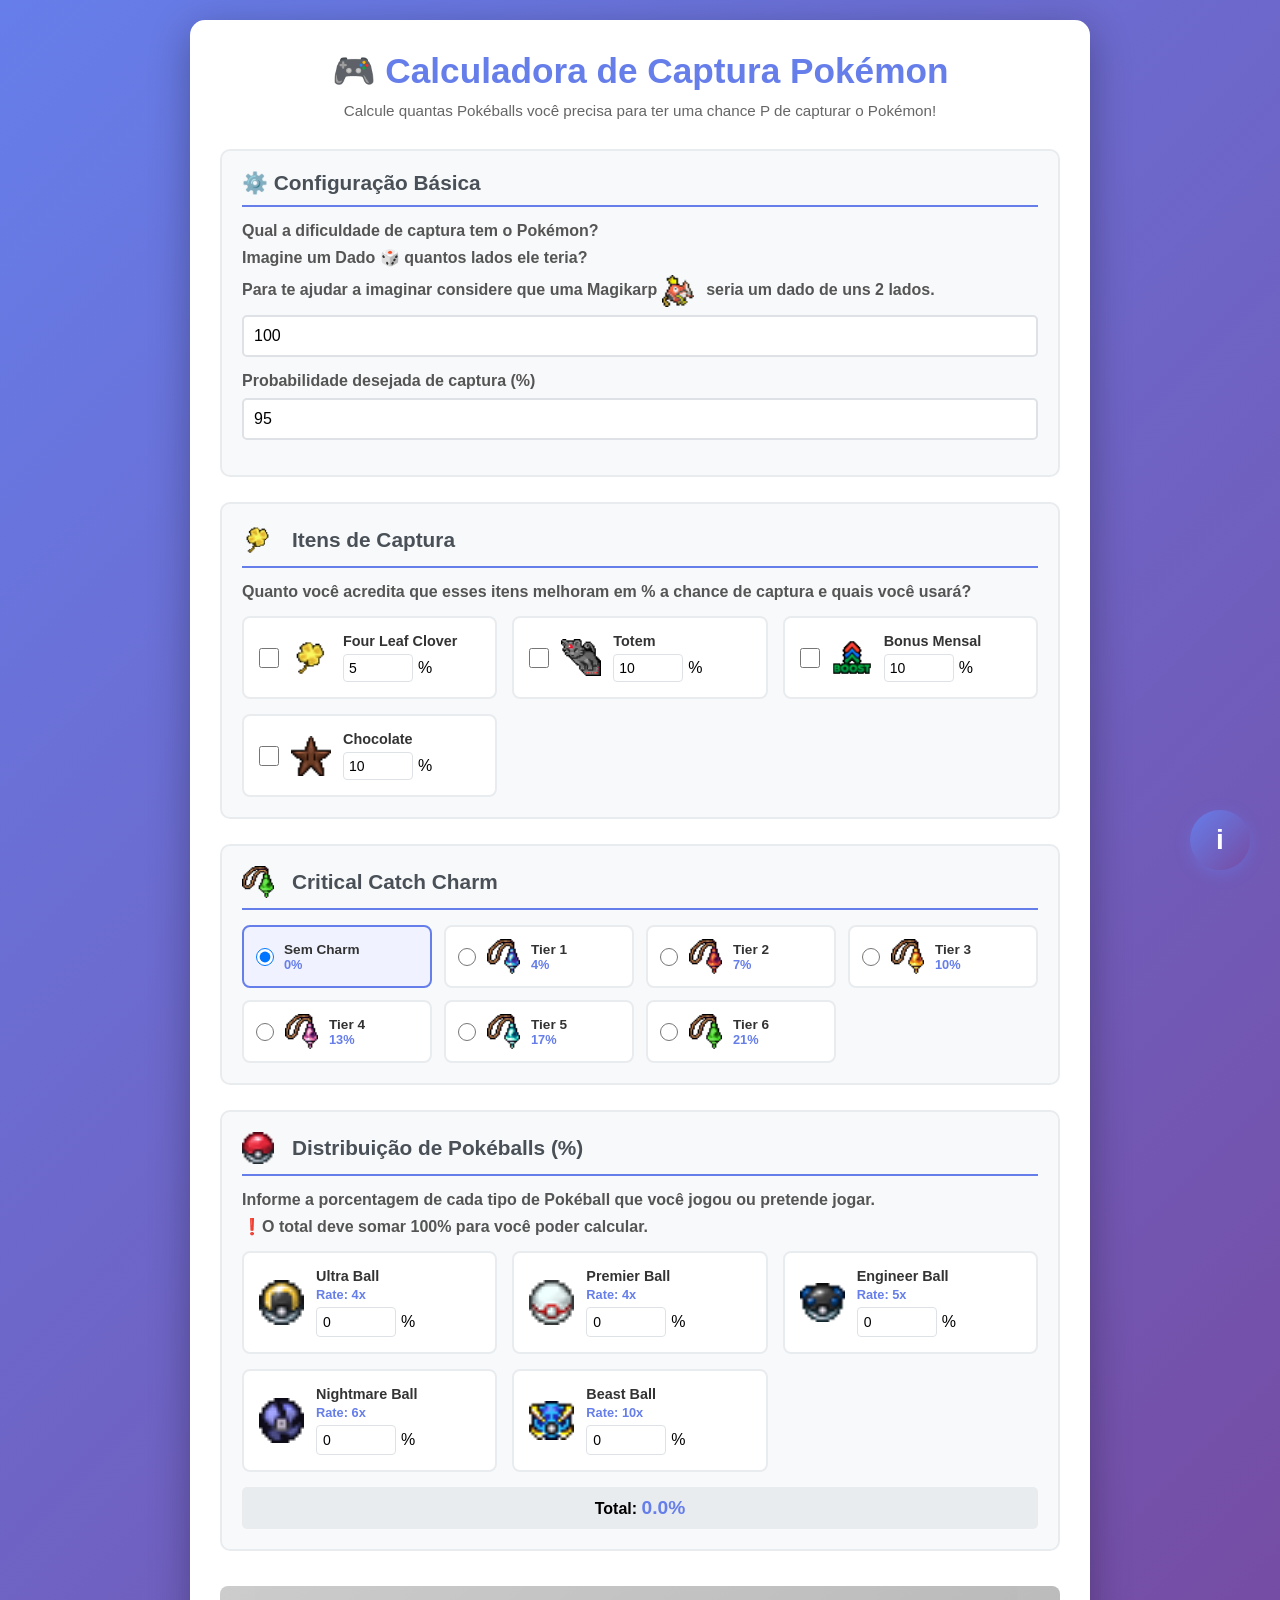
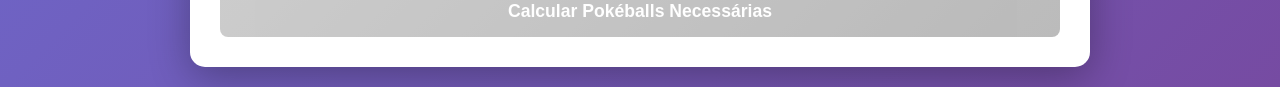
==== commit 0d5fb243: "Add files via upload" ====
--- a/caculadoras/balls/index.html
+++ b/caculadoras/balls/index.html
@@ -1,1099 +1,1121 @@
-<!DOCTYPE html>
-<html lang="pt-br">
-
-<head>
-    <meta charset="UTF-8">
-    <meta name="viewport" content="width=device-width, initial-scale=1.0">
-    <title>Calculadora de Captura Pokémon</title>
-    <style>
-        * {
-            margin: 0;
-            padding: 0;
-            box-sizing: border-box;
-        }
-
-        body {
-            font-family: 'Segoe UI', Tahoma, Geneva, Verdana, sans-serif;
-            background: linear-gradient(135deg, #667eea 0%, #764ba2 100%);
-            padding: 20px;
-            min-height: 100vh;
-        }
-
-        .container {
-            max-width: 900px;
-            margin: auto;
-            background-color: #fff;
-            border-radius: 15px;
-            box-shadow: 0 10px 40px rgba(0, 0, 0, 0.3);
-            padding: 30px;
-        }
-
-        h1 {
-            color: #667eea;
-            text-align: center;
-            margin-bottom: 10px;
-            font-size: 2.2em;
-        }
-
-        .subtitle {
-            text-align: center;
-            color: #666;
-            margin-bottom: 30px;
-            font-size: 0.95em;
-        }
-
-        .section {
-            background-color: #f8f9fa;
-            padding: 20px;
-            border-radius: 10px;
-            margin-bottom: 25px;
-            border: 2px solid #e9ecef;
-        }
-
-        .section-title {
-            color: #495057;
-            font-size: 1.3em;
-            margin-bottom: 15px;
-            padding-bottom: 10px;
-            border-bottom: 2px solid #667eea;
-            display: flex;
-            align-items: center;
-            gap: 10px;
-        }
-
-        .input-group {
-            margin-bottom: 15px;
-        }
-
-        .input-group label {
-            display: block;
-            margin-bottom: 8px;
-            font-weight: 600;
-            color: #555;
-        }
-
-        .input-group input[type="number"] {
-            width: 100%;
-            padding: 10px;
-            border: 2px solid #dee2e6;
-            border-radius: 5px;
-            font-size: 16px;
-            transition: border-color 0.3s;
-        }
-
-        .input-group input[type="number"]:focus {
-            outline: none;
-            border-color: #667eea;
-        }
-
-        /* Itens Section */
-        .items-grid {
-            display: grid;
-            grid-template-columns: repeat(auto-fit, minmax(250px, 1fr));
-            gap: 15px;
-        }
-
-        .item-card {
-            background: white;
-            padding: 15px;
-            border-radius: 8px;
-            border: 2px solid #e9ecef;
-            display: flex;
-            align-items: center;
-            gap: 12px;
-        }
-
-        .item-card input[type="checkbox"] {
-            width: 20px;
-            height: 20px;
-            cursor: pointer;
-        }
-
-        .item-image {
-            width: 40px;
-            height: 40px;
-            object-fit: contain;
-        }
-
-        .item-info {
-            flex: 1;
-        }
-
-        .item-name {
-            font-weight: 600;
-            color: #333;
-            margin-bottom: 5px;
-            font-size: 0.9em;
-        }
-
-        .item-input {
-            display: flex;
-            align-items: center;
-            gap: 5px;
-        }
-
-        .item-input input {
-            width: 70px;
-            padding: 5px;
-            border: 1px solid #dee2e6;
-            border-radius: 4px;
-            font-size: 14px;
-        }
-
-        /* Critical Catch Section */
-        .critical-grid {
-            display: grid;
-            grid-template-columns: repeat(auto-fit, minmax(150px, 1fr));
-            gap: 12px;
-        }
-
-        .critical-option {
-            background: white;
-            padding: 12px;
-            border-radius: 8px;
-            border: 2px solid #e9ecef;
-            display: flex;
-            align-items: center;
-            gap: 10px;
-            cursor: pointer;
-            transition: all 0.3s;
-        }
-
-        .critical-option:hover {
-            border-color: #667eea;
-            transform: translateY(-2px);
-        }
-
-        .critical-option input[type="radio"] {
-            width: 18px;
-            height: 18px;
-            cursor: pointer;
-        }
-
-        .critical-option.selected {
-            border-color: #667eea;
-            background-color: #f0f3ff;
-        }
-
-        .critical-image {
-            width: 35px;
-            height: 35px;
-            object-fit: contain;
-        }
-
-        .critical-info {
-            flex: 1;
-        }
-
-        .critical-name {
-            font-weight: 600;
-            color: #333;
-            font-size: 0.85em;
-        }
-
-        .critical-chance {
-            color: #667eea;
-            font-size: 0.8em;
-            font-weight: 600;
-        }
-
-        /* Pokéballs Section */
-        .pokeballs-grid {
-            display: grid;
-            grid-template-columns: repeat(auto-fit, minmax(200px, 1fr));
-            gap: 15px;
-        }
-
-        .pokeball-card {
-            background: white;
-            padding: 15px;
-            border-radius: 8px;
-            border: 2px solid #e9ecef;
-            display: flex;
-            align-items: center;
-            gap: 12px;
-        }
-
-        .pokeball-image {
-            width: 45px;
-            height: 45px;
-            object-fit: contain;
-        }
-
-        .pokeball-info {
-            flex: 1;
-        }
-
-        .pokeball-name {
-            font-weight: 600;
-            color: #333;
-            margin-bottom: 3px;
-            font-size: 0.9em;
-        }
-
-        .pokeball-rate {
-            color: #667eea;
-            font-size: 0.8em;
-            font-weight: 600;
-            margin-bottom: 5px;
-        }
-
-        .pokeball-input {
-            display: flex;
-            align-items: center;
-        }
-
-        .pokeball-input input {
-            width: 80px;
-            padding: 6px;
-            border: 1px solid #dee2e6;
-            border-radius: 4px;
-            font-size: 14px;
-        }
-
-        /* Button */
-        .calculate-btn {
-            background: linear-gradient(135deg, #667eea 0%, #764ba2 100%);
-            color: white;
-            padding: 15px 30px;
-            border: none;
-            border-radius: 8px;
-            cursor: pointer;
-            font-size: 1.1em;
-            font-weight: bold;
-            width: 100%;
-            transition: transform 0.3s, box-shadow 0.3s, opacity 0.3s;
-            margin-top: 10px;
-        }
-
-        .calculate-btn:hover:not(:disabled) {
-            transform: translateY(-2px);
-            box-shadow: 0 5px 20px rgba(102, 126, 234, 0.4);
-        }
-
-        .calculate-btn:disabled {
-            opacity: 0.5;
-            cursor: not-allowed;
-            background: linear-gradient(135deg, #999 0%, #777 100%);
-        }
-
-        /* Result */
-        .result {
-            background: linear-gradient(135deg, #e0f7fa 0%, #e1bee7 100%);
-            padding: 25px;
-            border-radius: 10px;
-            margin-top: 25px;
-            text-align: center;
-            display: none;
-        }
-
-        .result.show {
-            display: block;
-            animation: slideIn 0.5s ease;
-        }
-
-        @keyframes slideIn {
-            from {
-                opacity: 0;
-                transform: translateY(-20px);
-            }
-
-            to {
-                opacity: 1;
-                transform: translateY(0);
-            }
-        }
-
-        .result h3 {
-            color: #4a148c;
-            margin-bottom: 15px;
-            font-size: 1.5em;
-        }
-
-        .result-value {
-            font-size: 2.5em;
-            font-weight: bold;
-            color: #667eea;
-            margin: 15px 0;
-        }
-
-        .result-details {
-            color: #555;
-            line-height: 1.8;
-            font-size: 1.05em;
-        }
-
-        .result-details strong {
-            color: #4a148c;
-        }
-
-        .error {
-            background-color: #ffebee;
-            color: #c62828;
-            padding: 15px;
-            border-radius: 8px;
-            border: 2px solid #ef5350;
-            margin-top: 15px;
-            font-weight: 600;
-        }
-
-        /* Info Button */
-        .info-button {
-            position: fixed;
-            bottom: 30px;
-            right: 30px;
-            width: 60px;
-            height: 60px;
-            border-radius: 50%;
-            background: linear-gradient(135deg, #667eea 0%, #764ba2 100%);
-            color: white;
-            border: none;
-            font-size: 28px;
-            font-weight: bold;
-            cursor: pointer;
-            box-shadow: 0 4px 15px rgba(102, 126, 234, 0.4);
-            transition: transform 0.3s, box-shadow 0.3s;
-            z-index: 1000;
-            display: flex;
-            align-items: center;
-            justify-content: center;
-        }
-
-        .info-button:hover {
-            transform: scale(1.1);
-            box-shadow: 0 6px 20px rgba(102, 126, 234, 0.6);
-        }
-
-        /* Modal */
-        .modal {
-            display: none;
-            position: fixed;
-            z-index: 2000;
-            left: 0;
-            top: 0;
-            width: 100%;
-            height: 100%;
-            background-color: rgba(0, 0, 0, 0.6);
-            overflow: auto;
-        }
-
-        .modal.show {
-            display: flex;
-            align-items: center;
-            justify-content: center;
-            animation: fadeIn 0.3s ease;
-        }
-
-        @keyframes fadeIn {
-            from { opacity: 0; }
-            to { opacity: 1; }
-        }
-
-        .modal-content {
-            background-color: #fff;
-            margin: 20px;
-            padding: 30px;
-            border-radius: 15px;
-            max-width: 800px;
-            max-height: 90vh;
-            overflow-y: auto;
-            box-shadow: 0 10px 40px rgba(0,0,0,0.3);
-            animation: slideDown 0.3s ease;
-        }
-
-        @keyframes slideDown {
-            from {
-                transform: translateY(-50px);
-                opacity: 0;
-            }
-            to {
-                transform: translateY(0);
-                opacity: 1;
-            }
-        }
-
-        .modal-header {
-            display: flex;
-            justify-content: space-between;
-            align-items: center;
-            margin-bottom: 20px;
-            padding-bottom: 15px;
-            border-bottom: 2px solid #667eea;
-        }
-
-        .modal-header h2 {
-            color: #667eea;
-            margin: 0;
-            font-size: 1.8em;
-        }
-
-        .close-button {
-            background: none;
-            border: none;
-            font-size: 32px;
-            color: #999;
-            cursor: pointer;
-            transition: color 0.3s;
-            line-height: 1;
-        }
-
-        .close-button:hover {
-            color: #667eea;
-        }
-
-        .modal-section {
-            margin-bottom: 20px;
-        }
-
-        .modal-section h3 {
-            color: #495057;
-            font-size: 1.3em;
-            margin-bottom: 10px;
-            display: flex;
-            align-items: center;
-            gap: 10px;
-        }
-
-        .modal-section p, .modal-section li {
-            color: #555;
-            line-height: 1.8;
-            margin-bottom: 10px;
-        }
-
-        .modal-section ul {
-            list-style: none;
-            padding-left: 0;
-        }
-
-        .modal-section li {
-            padding-left: 25px;
-            position: relative;
-        }
-
-        .modal-section li:before {
-            content: "•";
-            color: #667eea;
-            font-weight: bold;
-            position: absolute;
-            left: 8px;
-        }
-
-        .code-block {
-            background-color: #f8f9fa;
-            padding: 12px;
-            border-radius: 5px;
-            border-left: 4px solid #667eea;
-            font-family: 'Courier New', monospace;
-            font-size: 0.9em;
-            color: #333;
-            margin: 10px 0;
-            overflow-x: auto;
-        }
-
-        .highlight {
-            background-color: #fff3cd;
-            padding: 2px 6px;
-            border-radius: 3px;
-            font-weight: 600;
-        }
-    </style>
-</head>
-
-<body>
-    <div class="container">
-        <h1>🎮 Calculadora de Captura Pokémon</h1>
-        <p class="subtitle">Calcule quantas Pokéballs você precisa para ter uma chance P de capturar o Pokémon!</p>
-
-        <!-- Configuração Básica -->
-        <div class="section">
-            <h2 class="section-title">⚙️ Configuração Básica</h2>
-
-            <div class="input-group">
-                <label for="diceSides">Qual a dificuldade de captura tem o Pokémon?</label>
-                <label for="diceSides">Imagine um Dado 🎲 quantos lados ele teria?</label>
-                <label for="diceSides">Para te ajudar a imaginar considere que uma Magikarp <img
-                        src="Imagens/Mini_Magikarp.png" alt="Clover"
-                        style="width: 32px; height: 32px; vertical-align: middle; margin-right: 8px;"> seria um dado de
-                    uns 2 lados.</label>
-                <input type="number" id="diceSides" value="100" min="2">
-            </div>
-
-            <div class="input-group">
-                <label for="targetProbability">Probabilidade desejada de captura (%)</label>
-                <input type="number" id="targetProbability" value="95" min="0.0001" max="99.9999" step="0.01">
-            </div>
-        </div>
-
-        <!-- Itens -->
-        <div class="section">
-            <h2 class="section-title"><img src="Imagens/Itens/28px-Four_Leaf_Clover.gif" alt="Clover"
-                    style="width: 32px; height: 32px; vertical-align: middle; margin-right: 8px;"> Itens de Captura</h2>
-            <div class="input-group">
-                <label for="diceSides">Quanto você acredita que esses itens melhoram em % a chance de captura e quais
-                    você usará?</label>
-            </div>
-            <div class="items-grid" id="itemsGrid">
-                <div class="item-card">
-                    <input type="checkbox" id="item-clover" class="item-checkbox">
-                    <img src="Imagens/Itens/28px-Four_Leaf_Clover.gif" alt="Four Leaf Clover" class="item-image">
-                    <div class="item-info">
-                        <div class="item-name">Four Leaf Clover</div>
-                        <div class="item-input">
-                            <input type="number" id="item-clover-value" value="5" min="0" max="100" step="0.1">
-                            <span>%</span>
-                        </div>
-                    </div>
-                </div>
-
-                <div class="item-card">
-                    <input type="checkbox" id="item-totem" class="item-checkbox">
-                    <img src="Imagens/Itens/totem.png" alt="Totem" class="item-image">
-                    <div class="item-info">
-                        <div class="item-name">Totem</div>
-                        <div class="item-input">
-                            <input type="number" id="item-totem-value" value="10" min="0" max="100" step="0.1">
-                            <span>%</span>
-                        </div>
-                    </div>
-                </div>
-
-                <div class="item-card">
-                    <input type="checkbox" id="item-bonus" class="item-checkbox">
-                    <img src="Imagens/Itens/Bonus_Mensal.png" alt="Bonus Mensal" class="item-image">
-                    <div class="item-info">
-                        <div class="item-name">Bonus Mensal</div>
-                        <div class="item-input">
-                            <input type="number" id="item-bonus-value" value="10" min="0" max="100" step="0.1">
-                            <span>%</span>
-                        </div>
-                    </div>
-                </div>
-
-                <div class="item-card">
-                    <input type="checkbox" id="item-chocolate" class="item-checkbox">
-                    <img src="Imagens/Itens/chocolate.png" alt="Chocolate" class="item-image">
-                    <div class="item-info">
-                        <div class="item-name">Chocolate</div>
-                        <div class="item-input">
-                            <input type="number" id="item-chocolate-value" value="10" min="0" max="100" step="0.1">
-                            <span>%</span>
-                        </div>
-                    </div>
-                </div>
-            </div>
-        </div>
-
-        <!-- Critical Catch -->
-        <div class="section">
-            <h2 class="section-title"><img src="Imagens/Criticos/Critical_catch_charm_Tier_6.png"
-                    alt="Critcal Catch Charm"
-                    style="width: 32px; height: 32px; vertical-align: middle; margin-right: 8px;"> Critical Catch
-                Charm</h2>
-            <div class="critical-grid" id="criticalGrid">
-                <div class="critical-option" data-tier="0">
-                    <input type="radio" name="critical" id="critical-none" value="0" checked>
-                    <div class="critical-info">
-                        <div class="critical-name">Sem Charm</div>
-                        <div class="critical-chance">0%</div>
-                    </div>
-                </div>
-
-                <div class="critical-option" data-tier="1">
-                    <input type="radio" name="critical" id="critical-1" value="4">
-                    <img src="Imagens/Criticos/Critical_Catch_Charm_(Tier_1).png" alt="Tier 1" class="critical-image">
-                    <div class="critical-info">
-                        <div class="critical-name">Tier 1</div>
-                        <div class="critical-chance">4%</div>
-                    </div>
-                </div>
-
-                <div class="critical-option" data-tier="2">
-                    <input type="radio" name="critical" id="critical-2" value="7">
-                    <img src="Imagens/Criticos/Critical_catch_charm_Tier_2.png" alt="Tier 2" class="critical-image">
-                    <div class="critical-info">
-                        <div class="critical-name">Tier 2</div>
-                        <div class="critical-chance">7%</div>
-                    </div>
-                </div>
-
-                <div class="critical-option" data-tier="3">
-                    <input type="radio" name="critical" id="critical-3" value="10">
-                    <img src="Imagens/Criticos/Critical_catch_charm_Tier_3.png" alt="Tier 3" class="critical-image">
-                    <div class="critical-info">
-                        <div class="critical-name">Tier 3</div>
-                        <div class="critical-chance">10%</div>
-                    </div>
-                </div>
-
-                <div class="critical-option" data-tier="4">
-                    <input type="radio" name="critical" id="critical-4" value="13">
-                    <img src="Imagens/Criticos/Critical_catch_charm_Tier_4.png" alt="Tier 4" class="critical-image">
-                    <div class="critical-info">
-                        <div class="critical-name">Tier 4</div>
-                        <div class="critical-chance">13%</div>
-                    </div>
-                </div>
-
-                <div class="critical-option" data-tier="5">
-                    <input type="radio" name="critical" id="critical-5" value="17">
-                    <img src="Imagens/Criticos/Critical_catch_charm_Tier_5.png" alt="Tier 5" class="critical-image">
-                    <div class="critical-info">
-                        <div class="critical-name">Tier 5</div>
-                        <div class="critical-chance">17%</div>
-                    </div>
-                </div>
-
-                <div class="critical-option" data-tier="6">
-                    <input type="radio" name="critical" id="critical-6" value="21">
-                    <img src="Imagens/Criticos/Critical_catch_charm_Tier_6.png" alt="Tier 6" class="critical-image">
-                    <div class="critical-info">
-                        <div class="critical-name">Tier 6</div>
-                        <div class="critical-chance">21%</div>
-                    </div>
-                </div>
-            </div>
-        </div>
-
-        <!-- Pokéballs -->
-        <div class="section">
-            <h2 class="section-title"><img src="Imagens/Pokeballs/Poke-ball(1).png" alt="Pokéball"
-                    style="width: 32px; height: 32px; vertical-align: middle; margin-right: 8px;"> Distribuição de
-                Pokéballs (%)</h2>
-
-            <div class="input-group">
-
-                <label for="diceSides">Informe a porcentagem de cada tipo de Pokéball que você jogou ou pretende
-                    jogar.</label>
-                <label for="diceSides">❗O total deve somar 100% para você poder calcular.</label>
-
-            </div>
-            <div id="percentageWarning" class="error" style="display: none; margin-bottom: 15px;"></div>
-            <div class="pokeballs-grid" id="pokeballsGrid">
-                <div class="pokeball-card">
-                    <img src="Imagens/Pokeballs/Ultra-ball(1).png" alt="Ultra Ball" class="pokeball-image">
-                    <div class="pokeball-info">
-                        <div class="pokeball-name">Ultra Ball</div>
-                        <div class="pokeball-rate">Rate: 4x</div>
-                        <div class="pokeball-input">
-                            <input type="number" id="ball-ultra" value="0" min="0" max="100" step="0.1" data-rate="4"
-                                class="ball-percentage">
-                            <span style="margin-left: 5px;">%</span>
-                        </div>
-                    </div>
-                </div>
-
-                <div class="pokeball-card">
-                    <img src="Imagens/Pokeballs/Premier-ball(1).png" alt="Premier Ball" class="pokeball-image">
-                    <div class="pokeball-info">
-                        <div class="pokeball-name">Premier Ball</div>
-                        <div class="pokeball-rate">Rate: 4x</div>
-                        <div class="pokeball-input">
-                            <input type="number" id="ball-premier" value="0" min="0" max="100" step="0.1" data-rate="4"
-                                class="ball-percentage">
-                            <span style="margin-left: 5px;">%</span>
-                        </div>
-                    </div>
-                </div>
-
-                <div class="pokeball-card">
-                    <img src="Imagens/Pokeballs/Engineer-ball.png" alt="Engineer Ball" class="pokeball-image">
-                    <div class="pokeball-info">
-                        <div class="pokeball-name">Engineer Ball</div>
-                        <div class="pokeball-rate">Rate: 5x</div>
-                        <div class="pokeball-input">
-                            <input type="number" id="ball-engineer" value="0" min="0" max="100" step="0.1" data-rate="5"
-                                class="ball-percentage">
-                            <span style="margin-left: 5px;">%</span>
-                        </div>
-                    </div>
-                </div>
-
-                <div class="pokeball-card">
-                    <img src="Imagens/Pokeballs/Nightmare_Ball.png" alt="Nightmare Ball" class="pokeball-image">
-                    <div class="pokeball-info">
-                        <div class="pokeball-name">Nightmare Ball</div>
-                        <div class="pokeball-rate">Rate: 6x</div>
-                        <div class="pokeball-input">
-                            <input type="number" id="ball-nightmare" value="0" min="0" max="100" step="0.1"
-                                data-rate="6" class="ball-percentage">
-                            <span style="margin-left: 5px;">%</span>
-                        </div>
-                    </div>
-                </div>
-
-                <div class="pokeball-card">
-                    <img src="Imagens/Pokeballs/Beast_Ball.png" alt="Beast Ball" class="pokeball-image">
-                    <div class="pokeball-info">
-                        <div class="pokeball-name">Beast Ball</div>
-                        <div class="pokeball-rate">Rate: 10x</div>
-                        <div class="pokeball-input">
-                            <input type="number" id="ball-beast" value="0" min="0" max="100" step="0.1" data-rate="10"
-                                class="ball-percentage">
-                            <span style="margin-left: 5px;">%</span>
-                        </div>
-                    </div>
-                </div>
-            </div>
-            <div style="margin-top: 15px; padding: 10px; background: #e9ecef; border-radius: 5px; text-align: center;">
-                <strong>Total:</strong> <span id="totalPercentage"
-                    style="color: #667eea; font-size: 1.2em; font-weight: bold;">0%</span>
-            </div>
-        </div>
-
-        <button class="calculate-btn" id="calculateBtn">Calcular Pokéballs Necessárias</button>
-
-        <div id="result" class="result"></div>
-    </div>
-
-    <!-- Info Button -->
-    <button class="info-button" id="infoBtn">i</button>
-
-    <!-- Modal -->
-    <div id="infoModal" class="modal">
-        <div class="modal-content">
-            <div class="modal-header">
-                <h2>📊 Como Funciona a Calculadora</h2>
-                <button class="close-button" id="closeModal">&times;</button>
-            </div>
-
-            <div class="modal-section">
-                <h3>1️⃣ Chance Base com Itens</h3>
-                <div class="code-block">
-                    Lados Efetivos = Lados Base × (1 - Redução dos Itens / 100)
-                </div>
-                <p>
-                    <strong>Exemplo:</strong> Dado de 100 lados com 30% de redução (Totem + Bonus + Chocolate):<br>
-                    100 × (1 - 30/100) = <span class="highlight">70 lados efetivos</span><br>
-                    Chance base = 1/70 = <span class="highlight">1.43%</span>
-                </p>
-            </div>
-
-            <div class="modal-section">
-                <h3>2️⃣ Chance com Pokéball Específica</h3>
-                <div class="code-block">
-                    Lados Efetivos = Lados após Itens ÷ Rate da Ball<br>
-                    Chance = 1 / Lados Efetivos
-                </div>
-                <p>
-                    <strong>Exemplo:</strong> Com 70 lados efetivos e Ultra Ball (rate 4x):<br>
-                    70 ÷ 4 = 17.5 lados<br>
-                    Chance = 1/17.5 = <span class="highlight">5.71%</span>
-                </p>
-            </div>
-
-            <div class="modal-section">
-                <h3>3️⃣ Critical Catch (Evento Probabilístico)</h3>
-                <div class="code-block">
-                    Chance Normal = 1 / Lados Efetivos<br>
-                    Chance Crítica = 2 / Lados Efetivos (dobra a chance)<br>
-                    <br>
-                    Chance Média = (1 - C%) × Chance Normal + C% × Chance Crítica
-                </div>
-                <p>
-                    <strong>Como funciona:</strong> O critical catch NÃO é um bônus permanente.
-                    Em <span class="highlight">X% das jogadas</span>, você terá sorte e a chance
-                    <strong>daquela jogada específica</strong> será dobrada!
-                </p>
-                <p>
-                    <strong>Exemplo:</strong> Ultra Ball (5.71% normal) com 10% de critical:<br>
-                    • Em 90% das jogadas: chance de 5.71%<br>
-                    • Em 10% das jogadas: chance de 11.43% (dobrada!)<br>
-                    • Média ponderada: 0.9 × 5.71% + 0.1 × 11.43% = <span class="highlight">6.28%</span>
-                </p>
-            </div>
-
-            <div class="modal-section">
-                <h3>4️⃣ Distribuição de Pokéballs</h3>
-                <div class="code-block">
-                    Chance Total = Σ (Proporção da Ball × Chance da Ball)
-                </div>
-                <p>
-                    <strong>Exemplo:</strong> 50% Ultra Ball (6.28%) + 50% Beast Ball (15.71%):<br>
-                    0.5 × 6.28% + 0.5 × 15.71% = <span class="highlight">11% de chance média por jogada</span>
-                </p>
-            </div>
-
-            <div class="modal-section">
-                <h3>5️⃣ Número de Jogadas Necessárias</h3>
-                <div class="code-block">
-                    N = log(1 - P desejado) ÷ log(1 - chance por jogada)
-                </div>
-                <p>
-                    Esta é a fórmula da <strong>distribuição geométrica</strong>, que calcula:
-                    "Quantas tentativas preciso para ter P% de chance de sucesso?"
-                </p>
-                <p>
-                    <strong>Exemplo:</strong> Com 11% de chance por jogada, para ter 95% de certeza:<br>
-                    N = log(1 - 0.95) ÷ log(1 - 0.11)<br>
-                    N = log(0.05) ÷ log(0.89) = <span class="highlight">25.7 ≈ 26 pokéballs</span>
-                </p>
-            </div>
-
-            <div class="modal-section">
-                <h3>✅ Resumo</h3>
-                <ul>
-                    <li>Os <strong>itens</strong> reduzem os lados do dado (aumentam chance base)</li>
-                    <li>Cada <strong>pokéball</strong> tem seu multiplicador (rate)</li>
-                    <li>O <strong>critical catch</strong> é um evento aleatório que dobra a chance em X% das jogadas</li>
-                    <li>A <strong>distribuição</strong> pondera diferentes tipos de balls usadas</li>
-                    <li>O resultado final considera <strong>eventos repetidos</strong> para alcançar a probabilidade desejada</li>
-                </ul>
-            </div>
-        </div>
-    </div>
-
-    <script>
-        // Dados das pokéballs
-        const pokeballs = [
-            { id: 'ball-ultra', rate: 4 },
-            { id: 'ball-premier', rate: 4 },
-            { id: 'ball-engineer', rate: 5 },
-            { id: 'ball-nightmare', rate: 6 },
-            { id: 'ball-beast', rate: 10 }
-        ];
-
-        // Highlight da opção de critical selecionada
-        document.querySelectorAll('.critical-option').forEach(option => {
-            option.addEventListener('click', function () {
-                document.querySelectorAll('.critical-option').forEach(o => o.classList.remove('selected'));
-                this.classList.add('selected');
-                this.querySelector('input[type="radio"]').checked = true;
-            });
-        });
-
-        // Marca a opção "Sem Charm" como selecionada inicialmente
-        document.querySelector('.critical-option[data-tier="0"]').classList.add('selected');
-
-        // Atualizar total de porcentagem em tempo real
-        function updatePercentageTotal() {
-            let total = 0;
-            document.querySelectorAll('.ball-percentage').forEach(input => {
-                total += parseFloat(input.value) || 0;
-            });
-
-            const totalSpan = document.getElementById('totalPercentage');
-            const warningDiv = document.getElementById('percentageWarning');
-            const calculateBtn = document.getElementById('calculateBtn');
-
-            totalSpan.textContent = total.toFixed(1) + '%';
-
-            if (total > 100) {
-                totalSpan.style.color = '#c62828';
-                warningDiv.textContent = '⚠️ O total das porcentagens não pode exceder 100%!';
-                warningDiv.style.display = 'block';
-                calculateBtn.disabled = true;
-            } else if (total > 0 && total < 100) {
-                totalSpan.style.color = '#ff9800';
-                warningDiv.textContent = '⚠️ O total das porcentagens está abaixo de 100%. Restam ' + (100 - total).toFixed(1) + '%.';
-                warningDiv.style.display = 'block';
-                calculateBtn.disabled = true;
-            } else if (total === 100) {
-                totalSpan.style.color = '#28a745';
-                warningDiv.style.display = 'none';
-                calculateBtn.disabled = false;
-            } else {
-                totalSpan.style.color = '#667eea';
-                warningDiv.style.display = 'none';
-                calculateBtn.disabled = true;
-            }
-        }
-
-        // Adicionar listeners para atualizar o total
-        document.querySelectorAll('.ball-percentage').forEach(input => {
-            input.addEventListener('input', updatePercentageTotal);
-        });
-
-        // Atualizar estado inicial do botão
-        updatePercentageTotal();
-
-        // Função principal de cálculo
-        function calculateCaptureChance() {
-            const resultDiv = document.getElementById('result');
-
-            try {
-                // 1. Obter configuração básica
-                const baseDiceSides = parseInt(document.getElementById('diceSides').value);
-                const targetProbability = parseFloat(document.getElementById('targetProbability').value) / 100;
-
-                if (baseDiceSides < 2) {
-                    throw new Error('O dado deve ter pelo menos 2 lados.');
-                }
-                if (targetProbability <= 0 || targetProbability >= 1) {
-                    throw new Error('A probabilidade deve estar entre 0.0001% e 99.9999%.');
-                }
-
-                // 2. Calcular redução dos itens
-                let itemReduction = 0;
-
-                if (document.getElementById('item-clover').checked) {
-                    itemReduction += parseFloat(document.getElementById('item-clover-value').value);
-                }
-                if (document.getElementById('item-totem').checked) {
-                    itemReduction += parseFloat(document.getElementById('item-totem-value').value);
-                }
-                if (document.getElementById('item-bonus').checked) {
-                    itemReduction += parseFloat(document.getElementById('item-bonus-value').value);
-                }
-                if (document.getElementById('item-chocolate').checked) {
-                    itemReduction += parseFloat(document.getElementById('item-chocolate-value').value);
-                }
-
-                // Aplicar redução dos itens ao número de lados do dado
-                const diceSidesAfterItems = baseDiceSides * (1 - itemReduction / 100);
-
-                // 3. Obter chance de critical catch
-                const criticalChance = parseFloat(document.querySelector('input[name="critical"]:checked').value) / 100;
-
-                // 4. Coletar informações das pokéballs (porcentagens)
-                const ballsUsed = [];
-                let totalPercentage = 0;
-
-                pokeballs.forEach(ball => {
-                    const percentage = parseFloat(document.getElementById(ball.id).value) || 0;
-                    if (percentage > 0) {
-                        ballsUsed.push({ rate: ball.rate, percentage: percentage });
-                        totalPercentage += percentage;
-                    }
-                });
-
-                // Validar total de porcentagem
-                if (totalPercentage > 100) {
-                    throw new Error('O total das porcentagens não pode exceder 100%!');
-                }
-
-                // 5. Calcular probabilidade de captura considerando tudo
-                let totalCaptureChance = 0;
-
-                if (totalPercentage > 0) {
-                    // Calcular chance acumulada considerando as pokéballs usadas
-                    ballsUsed.forEach(ball => {
-                        const proportion = ball.percentage / 100; // Converte % para proporção
-
-                        // Chance base com essa pokéball (considerando rate)
-                        const effectiveDiceSides = diceSidesAfterItems / ball.rate;
-                        const baseChancePerThrow = 1 / effectiveDiceSides;
-
-                        // Chance com critical (dobra a chance = divide lados pela metade)
-                        const criticalDiceSides = effectiveDiceSides / 2;
-                        const criticalChancePerThrow = 1 / criticalDiceSides;
-
-                        // Chance combinada por jogada (normal + critical)
-                        const combinedChancePerThrow = (1 - criticalChance) * baseChancePerThrow +
-                            criticalChance * criticalChancePerThrow;
-
-                        totalCaptureChance += proportion * combinedChancePerThrow;
-                    });
-
-                    // Calcular N com a chance média
-                    const failureChance = 1 - totalCaptureChance;
-                    const n = Math.log(1 - targetProbability) / Math.log(failureChance);
-
-                    displayResult({
-                        n: n,
-                        baseDiceSides: baseDiceSides,
-                        diceSidesAfterItems: diceSidesAfterItems,
-                        itemReduction: itemReduction,
-                        criticalChance: criticalChance * 100,
-                        targetProbability: targetProbability * 100,
-                        totalPercentage: totalPercentage,
-                        ballsUsed: ballsUsed,
-                        avgChancePerThrow: totalCaptureChance * 100
-                    });
-                } else {
-                    throw new Error('Você precisa especificar pelo menos uma Pokéball com porcentagem > 0%!');
-                }
-
-            } catch (error) {
-                resultDiv.innerHTML = `<div class="error">❌ ${error.message}</div>`;
-                resultDiv.classList.add('show');
-            }
-        }
-
-        function displayResult(data) {
-            const resultDiv = document.getElementById('result');
-
-            let html = `
-                <h3>📊 Resultado do Cálculo</h3>
-                <div class="result-value">${Math.ceil(data.n)} Pokéballs</div>
-                <div class="result-details">
-                    <p><strong>Chance base:</strong> 1 em ${data.baseDiceSides.toFixed(2)} (${(100 / data.baseDiceSides).toFixed(4)}%)</p>
-            `;
-
-            if (data.itemReduction > 0) {
-                html += `<p><strong>Redução por itens:</strong> ${data.itemReduction.toFixed(1)}% → 1 em ${data.diceSidesAfterItems.toFixed(2)} (${(100 / data.diceSidesAfterItems).toFixed(4)}%)</p>`;
-            }
-
-            if (data.criticalChance > 0) {
-                html += `<p><strong>Critical Catch:</strong> ${data.criticalChance}% de chance de dobrar a captura</p>`;
-            }
-
-            // Mostrar detalhes das pokéballs usadas
-            if (data.ballsUsed && data.ballsUsed.length > 0) {
-                html += `<p><strong>Distribuição das Pokéballs:</strong></p><ul style="text-align: left; display: inline-block; margin: 10px auto;">`;
-                data.ballsUsed.forEach(ball => {
-                    const ballNames = {
-                        4: 'Ultra/Premier Ball',
-                        5: 'Engineer Ball',
-                        6: 'Nightmare Ball',
-                        10: 'Beast Ball'
-                    };
-                    html += `<li>${ballNames[ball.rate] || `Rate ${ball.rate}x`}: ${ball.percentage.toFixed(1)}%</li>`;
-                });
-                html += `</ul>`;
-            }
-
-            html += `<p><strong>Chance média por jogada:</strong> ${data.avgChancePerThrow.toFixed(4)}%</p>`;
-            html += `<p><strong>Probabilidade desejada:</strong> ${data.targetProbability}%</p>`;
-            html += `<p>💡 <strong>Você precisará jogar aproximadamente ${Math.ceil(data.n)} Pokéballs</strong> (com a distribuição informada) para ter ${data.targetProbability}% de chance de capturar!</p>`;
-
-            if (data.totalPercentage < 100) {
-                html += `<p style="color: #ff9800;">⚠️ <em>Nota: Você informou apenas ${data.totalPercentage.toFixed(1)}% das pokéballs. Os ${(100 - data.totalPercentage).toFixed(1)}% restantes não foram considerados no cálculo.</em></p>`;
-            }
-
-            html += `</div>`;
-
-            resultDiv.innerHTML = html;
-            resultDiv.classList.add('show');
-        }
-
-        // Event listeners
-        document.getElementById('calculateBtn').addEventListener('click', calculateCaptureChance);
-
-        // Modal controls
-        const infoBtn = document.getElementById('infoBtn');
-        const infoModal = document.getElementById('infoModal');
-        const closeModal = document.getElementById('closeModal');
-
-        infoBtn.addEventListener('click', () => {
-            infoModal.classList.add('show');
-        });
-
-        closeModal.addEventListener('click', () => {
-            infoModal.classList.remove('show');
-        });
-
-        // Fechar modal ao clicar fora do conteúdo
-        infoModal.addEventListener('click', (e) => {
-            if (e.target === infoModal) {
-                infoModal.classList.remove('show');
-            }
-        });
-
-        // Fechar modal com tecla ESC
-        document.addEventListener('keydown', (e) => {
-            if (e.key === 'Escape' && infoModal.classList.contains('show')) {
-                infoModal.classList.remove('show');
-            }
-        });
-
-        // Auto-calcular quando houver mudanças (opcional)
-        document.querySelectorAll('input').forEach(input => {
-            input.addEventListener('input', () => {
-                // Você pode descomentar a linha abaixo para cálculo automático
-                // calculateCaptureChance();
-            });
-        });
-    </script>
-</body>
-
+<!DOCTYPE html>
+<html lang="pt-br">
+
+<head>
+    <meta charset="UTF-8">
+    <meta name="viewport" content="width=device-width, initial-scale=1.0">
+    <title>Calculadora de Captura Pokémon</title>
+    <style>
+        * {
+            margin: 0;
+            padding: 0;
+            box-sizing: border-box;
+        }
+
+        body {
+            font-family: 'Segoe UI', Tahoma, Geneva, Verdana, sans-serif;
+            background: linear-gradient(135deg, #667eea 0%, #764ba2 100%);
+            padding: 20px;
+            min-height: 100vh;
+        }
+
+        .container {
+            max-width: 900px;
+            margin: auto;
+            background-color: #fff;
+            border-radius: 15px;
+            box-shadow: 0 10px 40px rgba(0, 0, 0, 0.3);
+            padding: 30px;
+        }
+
+        h1 {
+            color: #667eea;
+            text-align: center;
+            margin-bottom: 10px;
+            font-size: 2.2em;
+        }
+
+        .subtitle {
+            text-align: center;
+            color: #666;
+            margin-bottom: 30px;
+            font-size: 0.95em;
+        }
+
+        .section {
+            background-color: #f8f9fa;
+            padding: 20px;
+            border-radius: 10px;
+            margin-bottom: 25px;
+            border: 2px solid #e9ecef;
+        }
+
+        .section-title {
+            color: #495057;
+            font-size: 1.3em;
+            margin-bottom: 15px;
+            padding-bottom: 10px;
+            border-bottom: 2px solid #667eea;
+            display: flex;
+            align-items: center;
+            gap: 10px;
+        }
+
+        .input-group {
+            margin-bottom: 15px;
+        }
+
+        .input-group label {
+            display: block;
+            margin-bottom: 8px;
+            font-weight: 600;
+            color: #555;
+        }
+
+        .input-group input[type="number"] {
+            width: 100%;
+            padding: 10px;
+            border: 2px solid #dee2e6;
+            border-radius: 5px;
+            font-size: 16px;
+            transition: border-color 0.3s;
+        }
+
+        .input-group input[type="number"]:focus {
+            outline: none;
+            border-color: #667eea;
+        }
+
+        /* Itens Section */
+        .items-grid {
+            display: grid;
+            grid-template-columns: repeat(auto-fit, minmax(250px, 1fr));
+            gap: 15px;
+        }
+
+        .item-card {
+            background: white;
+            padding: 15px;
+            border-radius: 8px;
+            border: 2px solid #e9ecef;
+            display: flex;
+            align-items: center;
+            gap: 12px;
+        }
+
+        .item-card input[type="checkbox"] {
+            width: 20px;
+            height: 20px;
+            cursor: pointer;
+        }
+
+        .item-image {
+            width: 40px;
+            height: 40px;
+            object-fit: contain;
+        }
+
+        .item-info {
+            flex: 1;
+        }
+
+        .item-name {
+            font-weight: 600;
+            color: #333;
+            margin-bottom: 5px;
+            font-size: 0.9em;
+        }
+
+        .item-input {
+            display: flex;
+            align-items: center;
+            gap: 5px;
+        }
+
+        .item-input input {
+            width: 70px;
+            padding: 5px;
+            border: 1px solid #dee2e6;
+            border-radius: 4px;
+            font-size: 14px;
+        }
+
+        /* Critical Catch Section */
+        .critical-grid {
+            display: grid;
+            grid-template-columns: repeat(auto-fit, minmax(150px, 1fr));
+            gap: 12px;
+        }
+
+        .critical-option {
+            background: white;
+            padding: 12px;
+            border-radius: 8px;
+            border: 2px solid #e9ecef;
+            display: flex;
+            align-items: center;
+            gap: 10px;
+            cursor: pointer;
+            transition: all 0.3s;
+        }
+
+        .critical-option:hover {
+            border-color: #667eea;
+            transform: translateY(-2px);
+        }
+
+        .critical-option input[type="radio"] {
+            width: 18px;
+            height: 18px;
+            cursor: pointer;
+        }
+
+        .critical-option.selected {
+            border-color: #667eea;
+            background-color: #f0f3ff;
+        }
+
+        .critical-image {
+            width: 35px;
+            height: 35px;
+            object-fit: contain;
+        }
+
+        .critical-info {
+            flex: 1;
+        }
+
+        .critical-name {
+            font-weight: 600;
+            color: #333;
+            font-size: 0.85em;
+        }
+
+        .critical-chance {
+            color: #667eea;
+            font-size: 0.8em;
+            font-weight: 600;
+        }
+
+        /* Pokéballs Section */
+        .pokeballs-grid {
+            display: grid;
+            grid-template-columns: repeat(auto-fit, minmax(200px, 1fr));
+            gap: 15px;
+        }
+
+        .pokeball-card {
+            background: white;
+            padding: 15px;
+            border-radius: 8px;
+            border: 2px solid #e9ecef;
+            display: flex;
+            align-items: center;
+            gap: 12px;
+        }
+
+        .pokeball-image {
+            width: 45px;
+            height: 45px;
+            object-fit: contain;
+        }
+
+        .pokeball-info {
+            flex: 1;
+        }
+
+        .pokeball-name {
+            font-weight: 600;
+            color: #333;
+            margin-bottom: 3px;
+            font-size: 0.9em;
+        }
+
+        .pokeball-rate {
+            color: #667eea;
+            font-size: 0.8em;
+            font-weight: 600;
+            margin-bottom: 5px;
+        }
+
+        .pokeball-input {
+            display: flex;
+            align-items: center;
+        }
+
+        .pokeball-input input {
+            width: 80px;
+            padding: 6px;
+            border: 1px solid #dee2e6;
+            border-radius: 4px;
+            font-size: 14px;
+        }
+
+        /* Button */
+        .calculate-btn {
+            background: linear-gradient(135deg, #667eea 0%, #764ba2 100%);
+            color: white;
+            padding: 15px 30px;
+            border: none;
+            border-radius: 8px;
+            cursor: pointer;
+            font-size: 1.1em;
+            font-weight: bold;
+            width: 100%;
+            transition: transform 0.3s, box-shadow 0.3s, opacity 0.3s;
+            margin-top: 10px;
+        }
+
+        .calculate-btn:hover:not(:disabled) {
+            transform: translateY(-2px);
+            box-shadow: 0 5px 20px rgba(102, 126, 234, 0.4);
+        }
+
+        .calculate-btn:disabled {
+            opacity: 0.5;
+            cursor: not-allowed;
+            background: linear-gradient(135deg, #999 0%, #777 100%);
+        }
+
+        /* Result */
+        .result {
+            background: linear-gradient(135deg, #e0f7fa 0%, #e1bee7 100%);
+            padding: 25px;
+            border-radius: 10px;
+            margin-top: 25px;
+            text-align: center;
+            display: none;
+        }
+
+        .result.show {
+            display: block;
+            animation: slideIn 0.5s ease;
+        }
+
+        @keyframes slideIn {
+            from {
+                opacity: 0;
+                transform: translateY(-20px);
+            }
+
+            to {
+                opacity: 1;
+                transform: translateY(0);
+            }
+        }
+
+        .result h3 {
+            color: #4a148c;
+            margin-bottom: 15px;
+            font-size: 1.5em;
+        }
+
+        .result-value {
+            font-size: 2.5em;
+            font-weight: bold;
+            color: #667eea;
+            margin: 15px 0;
+        }
+
+        .result-details {
+            color: #555;
+            line-height: 1.8;
+            font-size: 1.05em;
+        }
+
+        .result-details strong {
+            color: #4a148c;
+        }
+
+        .error {
+            background-color: #ffebee;
+            color: #c62828;
+            padding: 15px;
+            border-radius: 8px;
+            border: 2px solid #ef5350;
+            margin-top: 15px;
+            font-weight: 600;
+        }
+
+        /* Info Button */
+        .info-button {
+            position: fixed;
+            bottom: 30px;
+            right: 30px;
+            width: 60px;
+            height: 60px;
+            border-radius: 50%;
+            background: linear-gradient(135deg, #667eea 0%, #764ba2 100%);
+            color: white;
+            border: none;
+            font-size: 28px;
+            font-weight: bold;
+            cursor: pointer;
+            box-shadow: 0 4px 15px rgba(102, 126, 234, 0.4);
+            transition: transform 0.3s, box-shadow 0.3s;
+            z-index: 1000;
+            display: flex;
+            align-items: center;
+            justify-content: center;
+        }
+
+        .info-button:hover {
+            transform: scale(1.1);
+            box-shadow: 0 6px 20px rgba(102, 126, 234, 0.6);
+        }
+
+        /* Modal */
+        .modal {
+            display: none;
+            position: fixed;
+            z-index: 2000;
+            left: 0;
+            top: 0;
+            width: 100%;
+            height: 100%;
+            background-color: rgba(0, 0, 0, 0.6);
+            overflow: auto;
+        }
+
+        .modal.show {
+            display: flex;
+            align-items: center;
+            justify-content: center;
+            animation: fadeIn 0.3s ease;
+        }
+
+        @keyframes fadeIn {
+            from { opacity: 0; }
+            to { opacity: 1; }
+        }
+
+        .modal-content {
+            background-color: #fff;
+            margin: 20px;
+            padding: 30px;
+            border-radius: 15px;
+            max-width: 800px;
+            max-height: 90vh;
+            overflow-y: auto;
+            box-shadow: 0 10px 40px rgba(0,0,0,0.3);
+            animation: slideDown 0.3s ease;
+        }
+
+        @keyframes slideDown {
+            from {
+                transform: translateY(-50px);
+                opacity: 0;
+            }
+            to {
+                transform: translateY(0);
+                opacity: 1;
+            }
+        }
+
+        .modal-header {
+            display: flex;
+            justify-content: space-between;
+            align-items: center;
+            margin-bottom: 20px;
+            padding-bottom: 15px;
+            border-bottom: 2px solid #667eea;
+        }
+
+        .modal-header h2 {
+            color: #667eea;
+            margin: 0;
+            font-size: 1.8em;
+        }
+
+        .close-button {
+            background: none;
+            border: none;
+            font-size: 32px;
+            color: #999;
+            cursor: pointer;
+            transition: color 0.3s;
+            line-height: 1;
+        }
+
+        .close-button:hover {
+            color: #667eea;
+        }
+
+        .modal-section {
+            margin-bottom: 20px;
+        }
+
+        .modal-section h3 {
+            color: #495057;
+            font-size: 1.3em;
+            margin-bottom: 10px;
+            display: flex;
+            align-items: center;
+            gap: 10px;
+        }
+
+        .modal-section p, .modal-section li {
+            color: #555;
+            line-height: 1.8;
+            margin-bottom: 10px;
+        }
+
+        .modal-section ul {
+            list-style: none;
+            padding-left: 0;
+        }
+
+        .modal-section li {
+            padding-left: 25px;
+            position: relative;
+        }
+
+        .modal-section li:before {
+            content: "•";
+            color: #667eea;
+            font-weight: bold;
+            position: absolute;
+            left: 8px;
+        }
+
+        .code-block {
+            background-color: #f8f9fa;
+            padding: 12px;
+            border-radius: 5px;
+            border-left: 4px solid #667eea;
+            font-family: 'Courier New', monospace;
+            font-size: 0.9em;
+            color: #333;
+            margin: 10px 0;
+            overflow-x: auto;
+        }
+
+        .highlight {
+            background-color: #fff3cd;
+            padding: 2px 6px;
+            border-radius: 3px;
+            font-weight: 600;
+        }
+    </style>
+</head>
+
+<body>
+    <div class="container">
+        <h1>🎮 Calculadora de Captura Pokémon</h1>
+        <p class="subtitle">Calcule quantas Pokéballs você precisa para ter uma chance P de capturar o Pokémon!</p>
+
+        <!-- Configuração Básica -->
+        <div class="section">
+            <h2 class="section-title">⚙️ Configuração Básica</h2>
+
+            <div class="input-group">
+                <label for="diceSides">Qual a dificuldade de captura tem o Pokémon?</label>
+                <label for="diceSides">Imagine um Dado 🎲 quantos lados ele teria?</label>
+                <label for="diceSides">Para te ajudar a imaginar considere que uma Magikarp <img
+                        src="Imagens/Mini_Magikarp.png" alt="Clover"
+                        style="width: 32px; height: 32px; vertical-align: middle; margin-right: 8px;"> seria um dado de
+                    uns 2 lados.</label>
+                <input type="number" id="diceSides" value="100" min="2">
+            </div>
+
+            <div class="input-group">
+                <label for="targetProbability">Probabilidade desejada de captura (%)</label>
+                <input type="number" id="targetProbability" value="95" min="0.0001" max="99.9999" step="0.01">
+            </div>
+        </div>
+
+        <!-- Itens -->
+        <div class="section">
+            <h2 class="section-title"><img src="Imagens/Itens/28px-Four_Leaf_Clover.gif" alt="Clover"
+                    style="width: 32px; height: 32px; vertical-align: middle; margin-right: 8px;"> Itens de Captura</h2>
+            <div class="input-group">
+                <label for="diceSides">Quanto você acredita que esses itens melhoram em % a chance de captura e quais
+                    você usará?</label>
+            </div>
+            <div class="items-grid" id="itemsGrid">
+                <div class="item-card">
+                    <input type="checkbox" id="item-clover" class="item-checkbox">
+                    <img src="Imagens/Itens/28px-Four_Leaf_Clover.gif" alt="Four Leaf Clover" class="item-image">
+                    <div class="item-info">
+                        <div class="item-name">Four Leaf Clover</div>
+                        <div class="item-input">
+                            <input type="number" id="item-clover-value" value="5" min="0" max="100" step="0.1">
+                            <span>%</span>
+                        </div>
+                    </div>
+                </div>
+
+                <div class="item-card">
+                    <input type="checkbox" id="item-totem" class="item-checkbox">
+                    <img src="Imagens/Itens/totem.png" alt="Totem" class="item-image">
+                    <div class="item-info">
+                        <div class="item-name">Totem</div>
+                        <div class="item-input">
+                            <input type="number" id="item-totem-value" value="10" min="0" max="100" step="0.1">
+                            <span>%</span>
+                        </div>
+                    </div>
+                </div>
+
+                <div class="item-card">
+                    <input type="checkbox" id="item-bonus" class="item-checkbox">
+                    <img src="Imagens/Itens/Bonus_Mensal.png" alt="Bonus Mensal" class="item-image">
+                    <div class="item-info">
+                        <div class="item-name">Bonus Mensal</div>
+                        <div class="item-input">
+                            <input type="number" id="item-bonus-value" value="10" min="0" max="100" step="0.1">
+                            <span>%</span>
+                        </div>
+                    </div>
+                </div>
+
+                <div class="item-card">
+                    <input type="checkbox" id="item-chocolate" class="item-checkbox">
+                    <img src="Imagens/Itens/chocolate.png" alt="Chocolate" class="item-image">
+                    <div class="item-info">
+                        <div class="item-name">Chocolate</div>
+                        <div class="item-input">
+                            <input type="number" id="item-chocolate-value" value="10" min="0" max="100" step="0.1">
+                            <span>%</span>
+                        </div>
+                    </div>
+                </div>
+            </div>
+        </div>
+
+        <!-- Critical Catch -->
+        <div class="section">
+            <h2 class="section-title"><img src="Imagens/Criticos/Critical_catch_charm_Tier_6.png"
+                    alt="Critcal Catch Charm"
+                    style="width: 32px; height: 32px; vertical-align: middle; margin-right: 8px;"> Critical Catch
+                Charm</h2>
+            <div class="critical-grid" id="criticalGrid">
+                <div class="critical-option" data-tier="0">
+                    <input type="radio" name="critical" id="critical-none" value="0" checked>
+                    <div class="critical-info">
+                        <div class="critical-name">Sem Charm</div>
+                        <div class="critical-chance">0%</div>
+                    </div>
+                </div>
+
+                <div class="critical-option" data-tier="1">
+                    <input type="radio" name="critical" id="critical-1" value="4">
+                    <img src="Imagens/Criticos/Critical_Catch_Charm_(Tier_1).png" alt="Tier 1" class="critical-image">
+                    <div class="critical-info">
+                        <div class="critical-name">Tier 1</div>
+                        <div class="critical-chance">4%</div>
+                    </div>
+                </div>
+
+                <div class="critical-option" data-tier="2">
+                    <input type="radio" name="critical" id="critical-2" value="7">
+                    <img src="Imagens/Criticos/Critical_catch_charm_Tier_2.png" alt="Tier 2" class="critical-image">
+                    <div class="critical-info">
+                        <div class="critical-name">Tier 2</div>
+                        <div class="critical-chance">7%</div>
+                    </div>
+                </div>
+
+                <div class="critical-option" data-tier="3">
+                    <input type="radio" name="critical" id="critical-3" value="10">
+                    <img src="Imagens/Criticos/Critical_catch_charm_Tier_3.png" alt="Tier 3" class="critical-image">
+                    <div class="critical-info">
+                        <div class="critical-name">Tier 3</div>
+                        <div class="critical-chance">10%</div>
+                    </div>
+                </div>
+
+                <div class="critical-option" data-tier="4">
+                    <input type="radio" name="critical" id="critical-4" value="13">
+                    <img src="Imagens/Criticos/Critical_catch_charm_Tier_4.png" alt="Tier 4" class="critical-image">
+                    <div class="critical-info">
+                        <div class="critical-name">Tier 4</div>
+                        <div class="critical-chance">13%</div>
+                    </div>
+                </div>
+
+                <div class="critical-option" data-tier="5">
+                    <input type="radio" name="critical" id="critical-5" value="17">
+                    <img src="Imagens/Criticos/Critical_catch_charm_Tier_5.png" alt="Tier 5" class="critical-image">
+                    <div class="critical-info">
+                        <div class="critical-name">Tier 5</div>
+                        <div class="critical-chance">17%</div>
+                    </div>
+                </div>
+
+                <div class="critical-option" data-tier="6">
+                    <input type="radio" name="critical" id="critical-6" value="21">
+                    <img src="Imagens/Criticos/Critical_catch_charm_Tier_6.png" alt="Tier 6" class="critical-image">
+                    <div class="critical-info">
+                        <div class="critical-name">Tier 6</div>
+                        <div class="critical-chance">21%</div>
+                    </div>
+                </div>
+            </div>
+        </div>
+
+        <!-- Pokéballs -->
+        <div class="section">
+            <h2 class="section-title"><img src="Imagens/Pokeballs/Poke-ball(1).png" alt="Pokéball"
+                    style="width: 32px; height: 32px; vertical-align: middle; margin-right: 8px;"> Distribuição de
+                Pokéballs (%)</h2>
+
+            <div class="input-group">
+
+                <label for="diceSides">Informe a porcentagem de cada tipo de Pokéball que você jogou ou pretende
+                    jogar.</label>
+                <label for="diceSides">❗O total deve somar 100% para você poder calcular.</label>
+
+            </div>
+            <div id="percentageWarning" class="error" style="display: none; margin-bottom: 15px;"></div>
+            <div class="pokeballs-grid" id="pokeballsGrid">
+                <div class="pokeball-card">
+                    <img src="Imagens/Pokeballs/Ultra-ball(1).png" alt="Ultra Ball" class="pokeball-image">
+                    <div class="pokeball-info">
+                        <div class="pokeball-name">Ultra Ball</div>
+                        <div class="pokeball-rate">Rate: 4x</div>
+                        <div class="pokeball-input">
+                            <input type="number" id="ball-ultra" value="0" min="0" max="100" step="0.1" data-rate="4"
+                                class="ball-percentage">
+                            <span style="margin-left: 5px;">%</span>
+                        </div>
+                    </div>
+                </div>
+
+                <div class="pokeball-card">
+                    <img src="Imagens/Pokeballs/Premier-ball(1).png" alt="Premier Ball" class="pokeball-image">
+                    <div class="pokeball-info">
+                        <div class="pokeball-name">Premier Ball</div>
+                        <div class="pokeball-rate">Rate: 4x</div>
+                        <div class="pokeball-input">
+                            <input type="number" id="ball-premier" value="0" min="0" max="100" step="0.1" data-rate="4"
+                                class="ball-percentage">
+                            <span style="margin-left: 5px;">%</span>
+                        </div>
+                    </div>
+                </div>
+
+                <div class="pokeball-card">
+                    <img src="Imagens/Pokeballs/Engineer-ball.png" alt="Engineer Ball" class="pokeball-image">
+                    <div class="pokeball-info">
+                        <div class="pokeball-name">Engineer Ball</div>
+                        <div class="pokeball-rate">Rate: 5x</div>
+                        <div class="pokeball-input">
+                            <input type="number" id="ball-engineer" value="0" min="0" max="100" step="0.1" data-rate="5"
+                                class="ball-percentage">
+                            <span style="margin-left: 5px;">%</span>
+                        </div>
+                    </div>
+                </div>
+
+                <div class="pokeball-card">
+                    <img src="Imagens/Pokeballs/Nightmare_Ball.png" alt="Nightmare Ball" class="pokeball-image">
+                    <div class="pokeball-info">
+                        <div class="pokeball-name">Nightmare Ball</div>
+                        <div class="pokeball-rate">Rate: 6x</div>
+                        <div class="pokeball-input">
+                            <input type="number" id="ball-nightmare" value="0" min="0" max="100" step="0.1"
+                                data-rate="6" class="ball-percentage">
+                            <span style="margin-left: 5px;">%</span>
+                        </div>
+                    </div>
+                </div>
+
+                <div class="pokeball-card">
+                    <img src="Imagens/Pokeballs/Beast_Ball.png" alt="Beast Ball" class="pokeball-image">
+                    <div class="pokeball-info">
+                        <div class="pokeball-name">Beast Ball</div>
+                        <div class="pokeball-rate">Rate: 10x</div>
+                        <div class="pokeball-input">
+                            <input type="number" id="ball-beast" value="0" min="0" max="100" step="0.1" data-rate="10"
+                                class="ball-percentage">
+                            <span style="margin-left: 5px;">%</span>
+                        </div>
+                    </div>
+                </div>
+            </div>
+            <div style="margin-top: 15px; padding: 10px; background: #e9ecef; border-radius: 5px; text-align: center;">
+                <strong>Total:</strong> <span id="totalPercentage"
+                    style="color: #667eea; font-size: 1.2em; font-weight: bold;">0%</span>
+            </div>
+        </div>
+
+        <button class="calculate-btn" id="calculateBtn">Calcular Pokéballs Necessárias</button>
+
+        <div id="result" class="result"></div>
+    </div>
+
+    <!-- Info Button -->
+    <button class="info-button" id="infoBtn">i</button>
+
+    <!-- Modal -->
+    <div id="infoModal" class="modal">
+        <div class="modal-content">
+            <div class="modal-header">
+                <h2>📊 Como Funciona a Calculadora</h2>
+                <button class="close-button" id="closeModal">&times;</button>
+            </div>
+
+            <div class="modal-section">
+                <h3>1️⃣ Chance Base</h3>
+                <div class="code-block">
+                    Chance Base = 1 / Lados do Dado
+                </div>
+                <p>
+                    <strong>Exemplo:</strong> Pokémon com dificuldade de captura equivalente a um dado de 100 lados:<br>
+                    Chance base = 1/100 = <span class="highlight">1%</span>
+                </p>
+            </div>
+
+            <div class="modal-section">
+                <h3>2️⃣ Bônus dos Itens (Multiplicativo)</h3>
+                <div class="code-block">
+                    Multiplicador dos Itens = 1 + (Soma dos Bônus / 100)<br>
+                    Chance com Itens = Chance Base × Multiplicador dos Itens
+                </div>
+                <p>
+                    <strong>Exemplo:</strong> Chance base de 1% com 30% de bônus (Totem 10% + Bonus 10% + Chocolate 10%):<br>
+                    Multiplicador = 1 + 30/100 = <span class="highlight">1.3x</span><br>
+                    Chance com itens = 1% × 1.3 = <span class="highlight">1.3%</span>
+                </p>
+                <p>
+                    <strong>Importante:</strong> Os itens <strong>aumentam</strong> a chance de captura multiplicativamente, não reduzem a dificuldade!
+                </p>
+            </div>
+
+            <div class="modal-section">
+                <h3>3️⃣ Rate das Pokéballs (Multiplicativo)</h3>
+                <div class="code-block">
+                    Chance com Ball = Chance com Itens × Rate da Ball
+                </div>
+                <p>
+                    <strong>Exemplo:</strong> Chance de 1.3% com itens usando Ultra Ball (rate 4x):<br>
+                    1.3% × 4 = <span class="highlight">5.2%</span>
+                </p>
+                <p>
+                    <strong>Exemplo 2:</strong> Mesma situação com Beast Ball (rate 10x):<br>
+                    1.3% × 10 = <span class="highlight">13%</span>
+                </p>
+            </div>
+
+            <div class="modal-section">
+                <h3>4️⃣ Critical Catch (Evento Probabilístico)</h3>
+                <div class="code-block">
+                    Chance Normal = Chance com Ball<br>
+                    Chance Crítica = Chance com Ball × 2 (dobra a chance)<br>
+                    <br>
+                    Chance Média = (1 - C%) × Chance Normal + C% × Chance Crítica
+                </div>
+                <p>
+                    <strong>Como funciona:</strong> O critical catch NÃO é um bônus permanente.
+                    Em <span class="highlight">X% das jogadas</span>, você terá sorte e a chance
+                    <strong>daquela jogada específica</strong> será dobrada!
+                </p>
+                <p>
+                    <strong>Exemplo:</strong> Chance de 5.2% (itens + Ultra Ball) com 10% de critical catch:<br>
+                    • Em 90% das jogadas: chance de 5.2%<br>
+                    • Em 10% das jogadas: chance de 10.4% (dobrada!)<br>
+                    • Média ponderada: 0.9 × 5.2% + 0.1 × 10.4% = <span class="highlight">5.72%</span>
+                </p>
+            </div>
+
+            <div class="modal-section">
+                <h3>5️⃣ Distribuição de Pokéballs</h3>
+                <div class="code-block">
+                    Chance Total = Σ (Proporção da Ball × Chance da Ball)
+                </div>
+                <p>
+                    <strong>Exemplo:</strong> 50% Ultra Ball (5.72%) + 50% Beast Ball (14.3%):<br>
+                    0.5 × 5.72% + 0.5 × 14.3% = <span class="highlight">10.01% de chance média por jogada</span>
+                </p>
+            </div>
+
+            <div class="modal-section">
+                <h3>6️⃣ Número de Jogadas Necessárias</h3>
+                <div class="code-block">
+                    N = log(1 - P desejado) ÷ log(1 - chance por jogada)
+                </div>
+                <p>
+                    Esta é a fórmula da <strong>distribuição geométrica</strong>, que calcula:
+                    "Quantas tentativas preciso para ter P% de chance de sucesso?"
+                </p>
+                <p>
+                    <strong>Exemplo:</strong> Com 10.01% de chance por jogada, para ter 95% de certeza:<br>
+                    N = log(1 - 0.95) ÷ log(1 - 0.1001)<br>
+                    N = log(0.05) ÷ log(0.8999) = <span class="highlight">28.3 ≈ 29 pokéballs</span>
+                </p>
+            </div>
+
+            <div class="modal-section">
+                <h3>✅ Resumo da Ordem de Aplicação</h3>
+                <ul>
+                    <li><strong>1º:</strong> Chance base = 1 / Lados do Dado</li>
+                    <li><strong>2º:</strong> Itens <strong>multiplicam</strong> a chance base (ex: +30% → ×1.3)</li>
+                    <li><strong>3º:</strong> Rate da Pokéball <strong>multiplica</strong> a chance com itens (ex: Ultra Ball ×4)</li>
+                    <li><strong>4º:</strong> Critical Catch tem X% de chance de <strong>dobrar</strong> o resultado final de cada jogada</li>
+                    <li><strong>5º:</strong> Distribuição de balls pondera as diferentes chances</li>
+                    <li><strong>6º:</strong> Distribuição geométrica calcula quantas tentativas são necessárias</li>
+                </ul>
+                <p style="margin-top: 15px;">
+                    <strong>📐 Fórmula completa:</strong><br>
+                    <span class="highlight">Chance Final = (1/Dado) × (1 + Itens%) × BallRate × [1 + CriticalChance × 1]</span>
+                </p>
+            </div>
+        </div>
+    </div>
+
+    <script>
+        // Dados das pokéballs
+        const pokeballs = [
+            { id: 'ball-ultra', rate: 4 },
+            { id: 'ball-premier', rate: 4 },
+            { id: 'ball-engineer', rate: 5 },
+            { id: 'ball-nightmare', rate: 6 },
+            { id: 'ball-beast', rate: 10 }
+        ];
+
+        // Highlight da opção de critical selecionada
+        document.querySelectorAll('.critical-option').forEach(option => {
+            option.addEventListener('click', function () {
+                document.querySelectorAll('.critical-option').forEach(o => o.classList.remove('selected'));
+                this.classList.add('selected');
+                this.querySelector('input[type="radio"]').checked = true;
+            });
+        });
+
+        // Marca a opção "Sem Charm" como selecionada inicialmente
+        document.querySelector('.critical-option[data-tier="0"]').classList.add('selected');
+
+        // Atualizar total de porcentagem em tempo real
+        function updatePercentageTotal() {
+            let total = 0;
+            document.querySelectorAll('.ball-percentage').forEach(input => {
+                total += parseFloat(input.value) || 0;
+            });
+
+            const totalSpan = document.getElementById('totalPercentage');
+            const warningDiv = document.getElementById('percentageWarning');
+            const calculateBtn = document.getElementById('calculateBtn');
+
+            totalSpan.textContent = total.toFixed(1) + '%';
+
+            if (total > 100) {
+                totalSpan.style.color = '#c62828';
+                warningDiv.textContent = '⚠️ O total das porcentagens não pode exceder 100%!';
+                warningDiv.style.display = 'block';
+                calculateBtn.disabled = true;
+            } else if (total > 0 && total < 100) {
+                totalSpan.style.color = '#ff9800';
+                warningDiv.textContent = '⚠️ O total das porcentagens está abaixo de 100%. Restam ' + (100 - total).toFixed(1) + '%.';
+                warningDiv.style.display = 'block';
+                calculateBtn.disabled = true;
+            } else if (total === 100) {
+                totalSpan.style.color = '#28a745';
+                warningDiv.style.display = 'none';
+                calculateBtn.disabled = false;
+            } else {
+                totalSpan.style.color = '#667eea';
+                warningDiv.style.display = 'none';
+                calculateBtn.disabled = true;
+            }
+        }
+
+        // Adicionar listeners para atualizar o total
+        document.querySelectorAll('.ball-percentage').forEach(input => {
+            input.addEventListener('input', updatePercentageTotal);
+        });
+
+        // Atualizar estado inicial do botão
+        updatePercentageTotal();
+
+        // Função principal de cálculo
+        function calculateCaptureChance() {
+            const resultDiv = document.getElementById('result');
+
+            try {
+                // 1. Obter configuração básica
+                const baseDiceSides = parseInt(document.getElementById('diceSides').value);
+                const targetProbability = parseFloat(document.getElementById('targetProbability').value) / 100;
+
+                if (baseDiceSides < 2) {
+                    throw new Error('O dado deve ter pelo menos 2 lados.');
+                }
+                if (targetProbability <= 0 || targetProbability >= 1) {
+                    throw new Error('A probabilidade deve estar entre 0.0001% e 99.9999%.');
+                }
+
+                // 2. Calcular bônus dos itens (aumentam a chance de captura)
+                let itemBonus = 0;
+
+                if (document.getElementById('item-clover').checked) {
+                    itemBonus += parseFloat(document.getElementById('item-clover-value').value);
+                }
+                if (document.getElementById('item-totem').checked) {
+                    itemBonus += parseFloat(document.getElementById('item-totem-value').value);
+                }
+                if (document.getElementById('item-bonus').checked) {
+                    itemBonus += parseFloat(document.getElementById('item-bonus-value').value);
+                }
+                if (document.getElementById('item-chocolate').checked) {
+                    itemBonus += parseFloat(document.getElementById('item-chocolate-value').value);
+                }
+
+                // Multiplicador dos itens (aumentam a chance multiplicativamente)
+                const itemMultiplier = 1 + itemBonus / 100;
+
+                // 3. Obter chance de critical catch
+                const criticalChance = parseFloat(document.querySelector('input[name="critical"]:checked').value) / 100;
+
+                // 4. Coletar informações das pokéballs (porcentagens)
+                const ballsUsed = [];
+                let totalPercentage = 0;
+
+                pokeballs.forEach(ball => {
+                    const percentage = parseFloat(document.getElementById(ball.id).value) || 0;
+                    if (percentage > 0) {
+                        ballsUsed.push({ rate: ball.rate, percentage: percentage });
+                        totalPercentage += percentage;
+                    }
+                });
+
+                // Validar total de porcentagem
+                if (totalPercentage > 100) {
+                    throw new Error('O total das porcentagens não pode exceder 100%!');
+                }
+
+                // 5. Calcular probabilidade de captura considerando tudo
+                let totalCaptureChance = 0;
+
+                if (totalPercentage > 0) {
+                    // Calcular chance acumulada considerando as pokéballs usadas
+                    ballsUsed.forEach(ball => {
+                        const proportion = ball.percentage / 100; // Converte % para proporção
+
+                        // Chance base: (1/baseDiceSides) × itemMultiplier × ballRate
+                        const baseChancePerThrow = (1 / baseDiceSides) * itemMultiplier * ball.rate;
+
+                        // Chance com critical (dobra a chance)
+                        const criticalChancePerThrow = baseChancePerThrow * 2;
+
+                        // Chance combinada por jogada (normal + critical)
+                        const combinedChancePerThrow = (1 - criticalChance) * baseChancePerThrow +
+                            criticalChance * criticalChancePerThrow;
+
+                        totalCaptureChance += proportion * combinedChancePerThrow;
+                    });
+
+                    // Calcular N com a chance média
+                    const failureChance = 1 - totalCaptureChance;
+                    const n = Math.log(1 - targetProbability) / Math.log(failureChance);
+
+                    displayResult({
+                        n: n,
+                        baseDiceSides: baseDiceSides,
+                        itemMultiplier: itemMultiplier,
+                        itemBonus: itemBonus,
+                        criticalChance: criticalChance * 100,
+                        targetProbability: targetProbability * 100,
+                        totalPercentage: totalPercentage,
+                        ballsUsed: ballsUsed,
+                        avgChancePerThrow: totalCaptureChance * 100
+                    });
+                } else {
+                    throw new Error('Você precisa especificar pelo menos uma Pokéball com porcentagem > 0%!');
+                }
+
+            } catch (error) {
+                resultDiv.innerHTML = `<div class="error">❌ ${error.message}</div>`;
+                resultDiv.classList.add('show');
+            }
+        }
+
+        function displayResult(data) {
+            const resultDiv = document.getElementById('result');
+
+            let html = `
+                <h3>📊 Resultado do Cálculo</h3>
+                <div class="result-value">${Math.ceil(data.n)} Pokéballs</div>
+                <div class="result-details">
+                    <p><strong>Chance base:</strong> 1 em ${data.baseDiceSides.toFixed(2)} (${(100 / data.baseDiceSides).toFixed(4)}%)</p>
+            `;
+
+            if (data.itemBonus > 0) {
+                const baseChance = 100 / data.baseDiceSides;
+                const chanceWithItems = baseChance * data.itemMultiplier;
+                html += `<p><strong>Bônus por itens:</strong> +${data.itemBonus.toFixed(1)}% → ${chanceWithItems.toFixed(4)}% de chance (multiplicador: ${data.itemMultiplier.toFixed(2)}x)</p>`;
+            }
+
+            if (data.criticalChance > 0) {
+                html += `<p><strong>Critical Catch:</strong> ${data.criticalChance}% de chance de dobrar a captura</p>`;
+            }
+
+            // Mostrar detalhes das pokéballs usadas
+            if (data.ballsUsed && data.ballsUsed.length > 0) {
+                html += `<p><strong>Distribuição das Pokéballs:</strong></p><ul style="text-align: left; display: inline-block; margin: 10px auto;">`;
+                data.ballsUsed.forEach(ball => {
+                    const ballNames = {
+                        4: 'Ultra/Premier Ball',
+                        5: 'Engineer Ball',
+                        6: 'Nightmare Ball',
+                        10: 'Beast Ball'
+                    };
+                    html += `<li>${ballNames[ball.rate] || `Rate ${ball.rate}x`}: ${ball.percentage.toFixed(1)}%</li>`;
+                });
+                html += `</ul>`;
+            }
+
+            html += `<p><strong>Chance média por jogada:</strong> ${data.avgChancePerThrow.toFixed(4)}%</p>`;
+            html += `<p><strong>Probabilidade desejada:</strong> ${data.targetProbability}%</p>`;
+            html += `<p>💡 <strong>Você precisará jogar aproximadamente ${Math.ceil(data.n)} Pokéballs</strong> (com a distribuição informada) para ter ${data.targetProbability}% de chance de capturar!</p>`;
+
+            if (data.totalPercentage < 100) {
+                html += `<p style="color: #ff9800;">⚠️ <em>Nota: Você informou apenas ${data.totalPercentage.toFixed(1)}% das pokéballs. Os ${(100 - data.totalPercentage).toFixed(1)}% restantes não foram considerados no cálculo.</em></p>`;
+            }
+
+            html += `</div>`;
+
+            resultDiv.innerHTML = html;
+            resultDiv.classList.add('show');
+        }
+
+        // Event listeners
+        document.getElementById('calculateBtn').addEventListener('click', calculateCaptureChance);
+
+        // Modal controls
+        const infoBtn = document.getElementById('infoBtn');
+        const infoModal = document.getElementById('infoModal');
+        const closeModal = document.getElementById('closeModal');
+
+        infoBtn.addEventListener('click', () => {
+            infoModal.classList.add('show');
+        });
+
+        closeModal.addEventListener('click', () => {
+            infoModal.classList.remove('show');
+        });
+
+        // Fechar modal ao clicar fora do conteúdo
+        infoModal.addEventListener('click', (e) => {
+            if (e.target === infoModal) {
+                infoModal.classList.remove('show');
+            }
+        });
+
+        // Fechar modal com tecla ESC
+        document.addEventListener('keydown', (e) => {
+            if (e.key === 'Escape' && infoModal.classList.contains('show')) {
+                infoModal.classList.remove('show');
+            }
+        });
+
+        // Auto-calcular quando houver mudanças (opcional)
+        document.querySelectorAll('input').forEach(input => {
+            input.addEventListener('input', () => {
+                // Você pode descomentar a linha abaixo para cálculo automático
+                // calculateCaptureChance();
+            });
+        });
+    </script>
+</body>
+
 </html>
